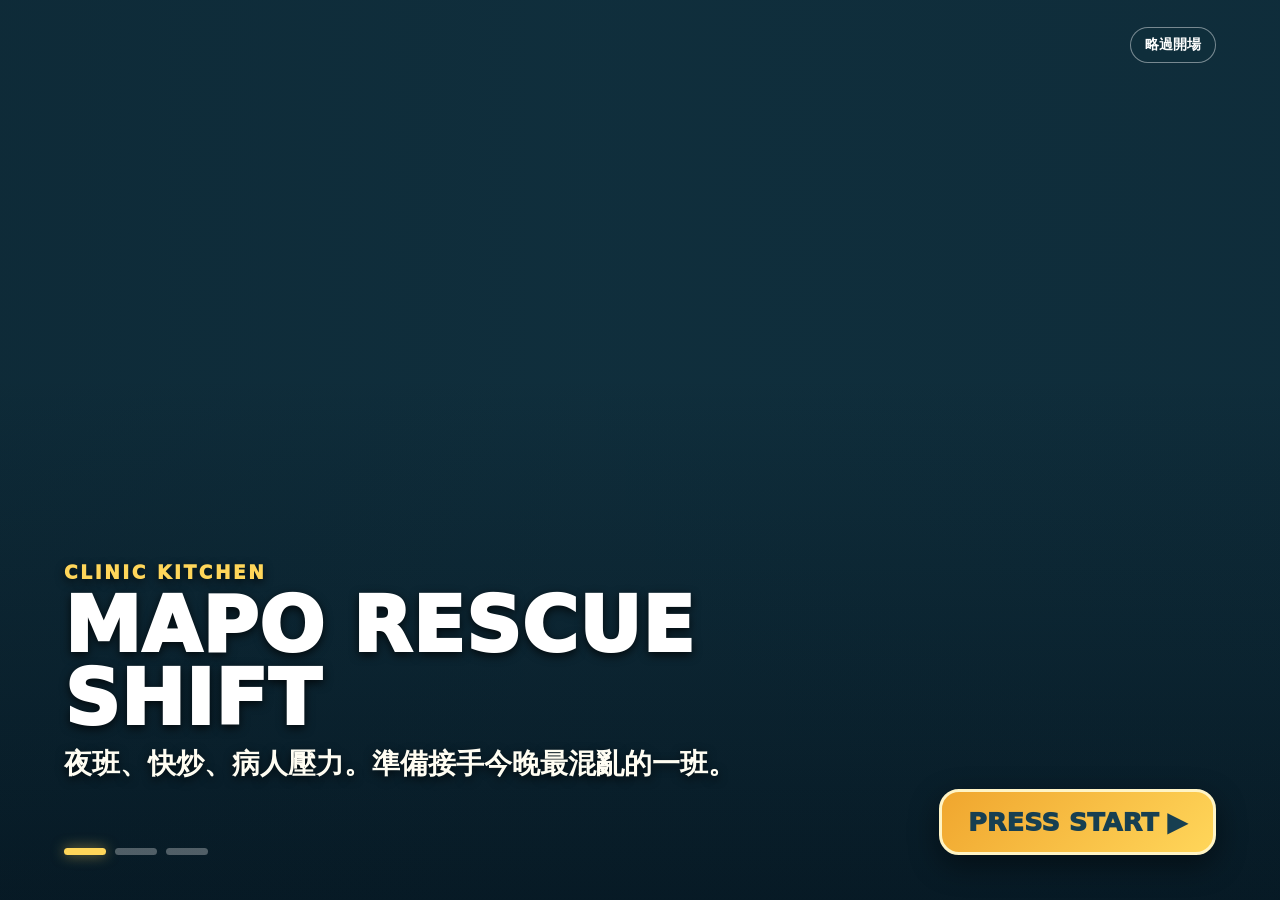
==== index.html @ 9515ecf9 "feat(r11): add consult difficulty modes and narrative audit" ====
<!doctype html>
<html lang="zh-Hant">
<head>
<meta charset="utf-8">
<meta name="viewport" content="width=device-width,initial-scale=1,viewport-fit=cover">
<meta name="theme-color" content="#123f5a">
<title>Clinic Kitchen R11 · Interactive Kitchen</title>
<link rel="stylesheet" href="r11.css?v=r11-m4-difficulty-1">
</head>
<body>
<div id="app">
  <header class="topbar">
    <div class="brand">
      <span class="brand-mark" aria-hidden="true">✚</span>
      <div><strong>CLINIC KITCHEN</strong><small>MAPO RESCUE SHIFT</small></div>
    </div>
    <div class="hud-cluster">
      <button id="introReplayBtn" class="intro-replay-toggle" type="button" title="重看開場">↻ 重看開場</button>
      <button id="soundToggle" class="sound-toggle" type="button" aria-pressed="true" title="切換背景音樂">♪ 緊張音樂 ON</button>
      <div id="shiftHud" class="shift-hud"><span>SHIFT</span><strong>0 CLEAR · STREAK 0</strong></div>
      <div id="doctorHud" class="doctor-hud" aria-live="polite"><span>DOCTOR</span><strong>尚未選擇</strong></div>
      <div id="pressureHud" class="pressure-hud" aria-label="病人等待煩躁度">
        <div class="pressure-copy"><span>病人煩躁度</span><strong id="irritationText">等待選醫師</strong></div>
        <div class="pressure-track"><i id="irritationFill"></i></div>
      </div>
      <div class="now-serving"><span>NOW SERVING</span><strong id="ticketNumber">001</strong></div>
    </div>
  </header>

  <aside id="patientRail" aria-label="病人資訊">
    <button id="patientRailToggle" class="patient-rail-toggle" type="button" aria-expanded="false">病人資料 ▾</button>
    <section class="patient-card rail-detail">
      <img id="patientPortrait" class="patient-portrait" src="" alt="">
      <div class="patient-copy">
        <small id="patientRole">CURRENT PATIENT</small>
        <h2 id="patientName">病人</h2>
        <span id="patientMood" class="mood-pill">🙂 等待中</span>
      </div>
    </section>

    <section class="complaint-card rail-detail">
      <small>PATIENT SAYS</small>
      <p id="patientComplaint"></p>
    </section>

    <details class="ftnd-card rail-detail">
      <summary><span>FTND BASELINE</span><strong><b id="ftndScore">-</b>/10 · <i id="ftndSeverity"></i></strong></summary>
      <div id="ftndItems" class="ftnd-items"></div>
      <small>唯讀基線；本作的等待速度只是遊戲機制，不代表臨床因果。</small>
    </details>

    <section class="symptom-card rail-detail">
      <div class="rail-head"><strong>WITHDRAWAL PROFILE</strong><small>0–4</small></div>
      <div id="symptomList" class="symptom-list"></div>
    </section>

    <details class="rx-card-panel rail-detail" open>
      <summary class="rail-head"><strong>CLINICAL PRESCRIPTION</strong><small>Easy mode 提示</small></summary>
      <div id="prescriptionGrid" class="prescription-grid"></div>
    </details>
  </aside>

  <main id="gameMain">
    <section id="worldStrip" class="world-strip" aria-label="Q版醫師自動跑圖">
      <canvas id="worldCanvas"></canvas>
      <div class="station-labels" aria-hidden="true">
        <span><b>01 CONSULT</b><small>問診</small></span>
        <span><b>02 PREP</b><small>備料</small></span>
        <span><b>03 WOK</b><small>手動炒鍋</small></span>
        <span><b>04 SERVE</b><small>配餐送餐</small></span>
      </div>
      <div id="worldMessage" class="world-message">先選擇值班醫師</div>
    </section>

    <section id="stagePanel" class="stage-panel" aria-live="polite"></section>
  </main>

  <footer id="statusBar">R11 M3 loading…</footer>
</div>

<div id="introOverlay" class="intro-overlay" aria-live="polite">
  <div class="intro-stage" role="dialog" aria-modal="true" aria-labelledby="introTitle">
    <img id="introArt" class="intro-art" src="assets/r11/intro/title.webp" alt="Clinic Kitchen 遊戲封面">
    <div class="intro-vignette" aria-hidden="true"></div>
    <div class="intro-copy">
      <small id="introKicker">CLINIC KITCHEN</small>
      <h1 id="introTitle">MAPO RESCUE SHIFT</h1>
      <p id="introBody">夜班開始前，準備接手今天最混亂的一班。</p>
    </div>
    <div id="introProgress" class="intro-progress" aria-label="開場進度"><i></i><i></i><i></i></div>
    <button id="introNextBtn" class="intro-next" type="button">PRESS START ▶</button>
    <button id="introSkipBtn" class="intro-skip" type="button">略過開場</button>
  </div>
</div>

<div id="eventOverlay" class="event-overlay" hidden aria-live="assertive">
  <div class="event-card" role="dialog" aria-modal="true" aria-labelledby="eventTitle">
    <img id="eventArt" class="event-art" src="" alt="">
    <div class="event-native-copy">
      <small id="eventKicker">PATIENT ALERT</small>
      <strong id="eventTitle">病人在催單！</strong>
      <span id="eventBody">動作快一點！</span>
    </div>
    <button id="eventDismissBtn" class="event-dismiss" type="button">繼續救餐 →</button>
  </div>
</div>

<script src="src/clinic-rules.js?v=r11-m4-difficulty-1"></script>
<script src="src/r11-world.js?v=r11-m4-difficulty-1"></script>
<script src="src/r11-game.js?v=r11-m4-difficulty-1"></script>
</body>
</html>
---- r11.css ----
:root{
  --navy:#123f5a;--navy2:#1d5872;--teal:#4d9d96;--teal2:#7bc2ba;--sky:#dff1f5;
  --cream:#fff8e7;--paper:#fffdf8;--ink:#183746;--muted:#63777d;--yellow:#ffd65a;--orange:#f08a45;
  --danger:#c84d38;--green:#4a8a69;--line:#c8d9d5;--shadow:0 12px 28px #163f4d18;
}
*{box-sizing:border-box}
html,body{margin:0;min-height:100%;background:#dcebe8;color:var(--ink);font-family:Inter,ui-sans-serif,system-ui,-apple-system,"Segoe UI",sans-serif}
body{overflow:hidden}
button{font:inherit}
button:focus-visible{outline:3px solid var(--yellow);outline-offset:3px}
img{display:block;max-width:100%}
#app{height:100dvh;display:grid;grid-template-columns:320px minmax(0,1fr);grid-template-rows:64px minmax(0,1fr) 30px;background:linear-gradient(135deg,#dcebe8,#f8f4e8)}
.topbar{grid-column:1/-1;display:flex;align-items:center;justify-content:space-between;padding:0 18px;background:linear-gradient(120deg,var(--navy),var(--navy2));color:#fff;border-bottom:4px solid var(--yellow);gap:14px}
.brand{display:flex;align-items:center;gap:10px}.brand-mark{width:36px;height:36px;border-radius:12px;display:grid;place-items:center;background:#ffd65a;color:#123f5a;font-size:20px;font-weight:1000;box-shadow:0 5px 14px #082c4033}.brand strong{display:block;font-size:19px;letter-spacing:.04em}.brand small{display:block;margin-top:1px;font-size:10px;color:#cfe5e4;letter-spacing:.12em;font-weight:800}
.hud-cluster{display:flex;align-items:center;gap:8px;min-width:0}.shift-hud,.doctor-hud,.now-serving{border:1px solid #ffffff35;background:#ffffff12;border-radius:14px;padding:7px 10px;min-width:112px}.shift-hud{border:1px solid #ffffff35;background:#ffffff12;border-radius:14px;padding:7px 10px;min-width:132px}.shift-hud span,.doctor-hud span,.now-serving span{display:block;font-size:9px;color:#d1e6e5;font-weight:800;letter-spacing:.08em}.shift-hud strong,.doctor-hud strong,.now-serving strong{display:block;margin-top:1px;font-size:16px;color:#fff8e7}.shift-hud[data-streak="hot"]{box-shadow:0 0 0 2px #ffd65a55;background:#ffffff1e}.now-serving{min-width:78px;text-align:center}.now-serving strong{font-size:22px}
.pressure-hud{width:210px;border:1px solid #ffffff35;border-radius:14px;padding:7px 10px;background:#ffffff12}.pressure-copy{display:flex;justify-content:space-between;gap:8px;align-items:center}.pressure-copy span{font-size:9px;font-weight:800;color:#d1e6e5}.pressure-copy strong{font-size:11px;color:white;white-space:nowrap}.pressure-track{height:8px;margin-top:5px;border-radius:99px;background:#0a2e4280;overflow:hidden}.pressure-track i{display:block;height:100%;width:0;background:linear-gradient(90deg,#72c7ae,#ffd65a);transition:width .2s}.pressure-hud[data-level="warn"] .pressure-track i{background:linear-gradient(90deg,#ffd65a,#f08a45)}.pressure-hud[data-level="danger"] .pressure-track i{background:linear-gradient(90deg,#f08a45,#c84d38);animation:pulsebar .6s ease-in-out infinite alternate}@keyframes pulsebar{to{filter:brightness(1.2)}}
#patientRail{grid-column:1;grid-row:2;min-height:0;overflow:auto;padding:12px;background:#f5efe2;border-right:1px solid #bfd0ca;display:flex;flex-direction:column;gap:9px}.patient-rail-toggle{display:none;border:0;background:var(--navy);color:white;border-radius:12px;min-height:48px;padding:8px 12px;font-weight:800;text-align:left}
.patient-card,.complaint-card,.ftnd-card,.symptom-card,.rx-card-panel{background:var(--paper);border:1px solid #d9d6c8;border-radius:15px;box-shadow:0 4px 12px #1837460d}.patient-card{display:grid;grid-template-columns:132px 1fr;align-items:end;overflow:hidden;min-height:148px}.patient-portrait{width:132px;height:148px;object-fit:contain;object-position:center bottom;padding:6px 4px 0;background:radial-gradient(circle at 50% 70%,#fff6cf,#e0efea 62%,#d5e7e1);filter:drop-shadow(0 5px 5px #18374620)}.patient-copy{padding:11px 10px 12px;align-self:center}.patient-copy small{font-size:9px;letter-spacing:.1em;color:#73858a;font-weight:900}.patient-copy h2{margin:4px 0 7px;font-size:20px}.mood-pill{display:inline-flex;padding:5px 8px;border-radius:99px;background:#edf5df;color:#48684d;font-size:11px;font-weight:800}
.complaint-card{padding:11px 12px}.complaint-card small{font-size:9px;letter-spacing:.08em;font-weight:900;color:#718186}.complaint-card p{margin:6px 0 0;font-size:12px;line-height:1.55;color:#395762}.ftnd-card{padding:0 11px 9px}.ftnd-card summary{cursor:pointer;list-style:none;display:flex;align-items:center;justify-content:space-between;gap:8px;padding:10px 0 7px}.ftnd-card summary::-webkit-details-marker{display:none}.ftnd-card summary span{font-size:10px;font-weight:900;letter-spacing:.07em}.ftnd-card summary strong{font-size:10px;color:#73552b}.ftnd-card summary b{font-size:19px}.ftnd-card summary i{font-style:normal}.ftnd-card>small{display:block;font-size:9px;line-height:1.45;color:#768482}.ftnd-items{display:grid;grid-template-columns:repeat(6,1fr);gap:4px}.ftnd-items span{display:grid;place-items:center;gap:1px;padding:4px 1px;background:#f8ecd0;border-radius:7px;font-size:8px}.ftnd-items b{font-size:11px}.rail-head{display:flex;align-items:center;justify-content:space-between;padding:9px 10px 6px}.rail-head strong{font-size:10px;letter-spacing:.06em}.rail-head small{font-size:9px;color:#748481}.symptom-card{padding-bottom:9px}.symptom-list{display:grid;gap:6px;padding:0 10px}.symptom-row{display:grid;grid-template-columns:92px 1fr 24px;gap:7px;align-items:center}.symptom-label b{display:block;font-size:9px}.symptom-label span{display:block;font-size:8px;color:#6f8082}.symptom-bar{height:7px;border-radius:99px;background:#e6e6de;overflow:hidden}.symptom-bar i{display:block;height:100%;background:linear-gradient(90deg,var(--teal2),var(--orange))}.symptom-row>strong{text-align:right;font-size:9px}.rx-card-panel{padding:0 8px 8px}.rx-card-panel>summary{cursor:pointer;list-style:none}.rx-card-panel>summary::-webkit-details-marker{display:none}.prescription-grid{display:grid;grid-template-columns:1fr 1fr;gap:5px}.rx-chip{display:grid;grid-template-columns:32px 1fr;align-items:center;gap:6px;padding:5px;border:1px solid #ded7c1;border-radius:9px;background:#fff7df}.rx-chip img{width:32px;height:32px;object-fit:contain}.rx-chip small{display:block;font-size:7.5px;color:#718186}.rx-chip strong{display:block;font-size:9.5px;line-height:1.25}
#gameMain{grid-column:2;grid-row:2;min-width:0;min-height:0;padding:12px 14px 14px;display:grid;grid-template-rows:200px minmax(0,1fr);gap:12px}.world-strip{position:relative;overflow:hidden;border:1px solid #b9cec6;border-radius:18px;background:#e8f3ef;box-shadow:var(--shadow)}#worldCanvas{position:absolute;inset:0;width:100%;height:100%}.station-labels{position:absolute;left:0;right:0;bottom:8px;display:grid;grid-template-columns:repeat(4,1fr);pointer-events:none}.station-labels span{text-align:center;color:#315d69}.station-labels b{display:block;font-size:10px}.station-labels small{display:block;margin-top:1px;font-size:8px}.world-message{position:absolute;left:12px;top:11px;padding:6px 10px;border-radius:99px;background:#123f5ae8;color:#fff8e7;font-size:10px;font-weight:800;box-shadow:0 4px 12px #123f5a22}.stage-panel{min-height:0}.stage-shell{height:100%;min-height:0;overflow:auto;background:linear-gradient(180deg,#fffdf8,#fff9e9);border:1px solid #c8d5ce;border-radius:18px;box-shadow:var(--shadow);padding:16px;display:flex;flex-direction:column;gap:13px}.stage-head{border-bottom:1px dashed #c8d5ce;padding-bottom:10px}.stage-head small{display:block;font-size:10px;letter-spacing:.1em;font-weight:900;color:#5f7b7d}.stage-head h1{margin:3px 0 3px;font-size:24px;line-height:1.15;color:#174b5e}.stage-head p{margin:0;font-size:13px;line-height:1.5;color:#607579}.stage-actions{display:flex;justify-content:flex-end;gap:9px;flex-wrap:wrap;margin-top:auto;padding-top:5px}.primary-action,.secondary-action{min-height:50px;padding:11px 18px;border:0;border-radius:13px;font-weight:900;cursor:pointer}.primary-action{min-width:240px;background:linear-gradient(135deg,#2e7976,#3c9990);color:white;box-shadow:0 6px 14px #2e79762b}.primary-action:hover:not(:disabled){filter:brightness(1.05);transform:translateY(-1px)}.primary-action:disabled{opacity:.46;cursor:not-allowed;filter:grayscale(.2)}.secondary-action{background:#eaf2ef;color:#2a5965;border:1px solid #bfd1cb}
.doctor-grid{display:grid;grid-template-columns:repeat(3,minmax(0,1fr));gap:12px;align-items:stretch}.doctor-card{position:relative;min-height:260px;border:2px solid #c8d8d1;border-radius:18px;background:linear-gradient(160deg,#ffffff,#eef8f3);padding:14px;text-align:left;cursor:pointer;overflow:hidden;display:grid;grid-template-columns:110px 1fr;gap:12px;align-items:center;transition:.15s transform,.15s border-color,.15s box-shadow}.doctor-card:hover{transform:translateY(-3px);border-color:#5fa69f;box-shadow:0 10px 22px #1837461e}.doctor-art{display:block;width:110px;height:170px;object-fit:contain;object-position:center bottom;justify-self:center;filter:drop-shadow(0 8px 5px #1837462d)}.doctor-copy{display:flex;flex-direction:column;gap:5px}.doctor-copy small{font-size:10px;color:#6a8384;font-weight:900}.doctor-copy strong{font-size:21px;color:#123f5a}.doctor-copy b{font-size:13px;color:#9b6330}.doctor-copy em{font-style:normal;font-size:11px;line-height:1.5;color:#61777b}.choose-badge{position:absolute;right:12px;bottom:12px;padding:6px 10px;border-radius:99px;background:var(--yellow);font-size:10px;font-weight:900;color:#594315}.game-note{display:flex;gap:10px;align-items:flex-start;padding:11px 13px;border-radius:13px;background:#e5f4f0;border:1px solid #bbdcd5}.game-note strong{font-size:12px;white-space:nowrap}.game-note span{font-size:11px;line-height:1.5;color:#536f73}
.consult-layout{display:grid;grid-template-columns:minmax(0,1.2fr) minmax(300px,.8fr);gap:12px}.consult-box{border:1px solid #d8d7c8;border-radius:15px;background:white;padding:16px;box-shadow:0 4px 10px #1837460b}.consult-box small{font-size:9px;font-weight:900;letter-spacing:.09em;color:#718488}.quote-box blockquote{margin:8px 0 7px;font-size:18px;line-height:1.6;color:#234e5e;font-weight:750}.quote-box p,.target-box p{margin:6px 0 0;font-size:12px;line-height:1.55;color:#5f7378}.target-box strong{display:block;margin-top:7px;font-size:19px;color:#805526}.doctor-ability-inline{margin-top:11px;padding:8px 10px;border-radius:10px;background:#eef6de;color:#516832;font-size:11px;font-weight:800}
.prep-banner{display:flex;justify-content:space-between;gap:8px;align-items:center;padding:9px 12px;border-radius:13px;background:#fff0cf;border:1px solid #ead39d}.prep-banner strong{font-size:12px;color:#805526}.prep-banner span{font-size:11px;color:#695c47}.prep-layout{display:grid;grid-template-columns:minmax(0,1.4fr) minmax(300px,.6fr);gap:12px;min-height:0;flex:1}.pantry{display:grid;grid-template-columns:repeat(4,minmax(112px,1fr));gap:9px;align-content:start}.ingredient-card{border:2px solid #d0d9d3;border-radius:15px;background:white;padding:8px;cursor:pointer;display:grid;grid-template-rows:72px auto auto;gap:6px;transition:.12s transform,.12s border-color,.12s background}.ingredient-card:hover{transform:translateY(-1px);border-color:#83b4ad}.ingredient-card.is-active{border-color:#e2a842;background:#fff9e7}.ingredient-card.is-decided{box-shadow:inset 0 0 0 2px #b8d9c8}.ingredient-card>img{width:100%;height:72px;object-fit:contain;filter:drop-shadow(0 3px 3px #573f2230)}.ingredient-copy small{display:block;font-size:8px;color:#698186;font-weight:900}.ingredient-copy strong{display:block;font-size:12px;color:#244f5e}.ingredient-copy span{display:block;margin-top:2px;font-size:9px;color:#866135}.portion-row{display:grid;grid-template-columns:repeat(3,1fr);gap:4px}.portion-btn{min-height:36px;border:1px solid #b9ccc5;border-radius:9px;background:#eef5f2;color:#254f5d;font-size:10px;font-weight:900;cursor:pointer}.portion-btn[aria-pressed="true"]{background:#2d817b;color:white;border-color:#2d817b;box-shadow:0 0 0 2px #bce0d8}.prep-station{border:1px solid #c6d4cd;border-radius:16px;background:linear-gradient(145deg,#dce8e2,#f5f3e6);min-height:330px;overflow:hidden;display:grid;grid-template-rows:minmax(190px,1fr) auto}.prep-visual{position:relative;min-height:210px}.board-img{position:absolute;left:50%;top:52%;transform:translate(-50%,-50%);width:min(90%,390px);filter:drop-shadow(0 8px 6px #30423826)}.board-food-preview{position:absolute;left:50%;top:45%;transform:translate(-50%,-50%);width:135px;height:105px;object-fit:contain;filter:drop-shadow(0 3px 2px #443b2e36)}.knife-img{position:absolute;left:58%;top:24%;width:108px;transform:rotate(15deg);filter:drop-shadow(0 3px 3px #263c4130)}.prep-station-copy{padding:12px;background:#fffdf4e8;border-top:1px solid #d9cfb7}.prep-station-copy small{font-size:9px;color:#6a7e80;font-weight:900}.prep-station-copy>strong{display:block;margin-top:2px;font-size:17px}.prep-station-copy>span{display:block;margin-top:2px;font-size:11px;color:#687a78}.prep-tray{display:flex;flex-wrap:wrap;gap:5px;margin-top:9px}.prep-tray em{font-style:normal;font-size:10px;color:#798782}.tray-chip{display:flex;align-items:center;gap:4px;padding:4px 7px;border-radius:99px;background:#e5f0e8;font-size:9px;font-weight:700}.tray-chip.is-zero{background:#eee;color:#777}.tray-chip img{width:20px;height:20px;object-fit:contain}
.checkpoint-hero{display:grid;grid-template-columns:110px 1fr;align-items:center;gap:16px;padding:16px;border-radius:16px;background:linear-gradient(130deg,#e3f4eb,#fff2c8);border:1px solid #c9dcc8}.score-ring{width:96px;height:96px;border-radius:50%;background:white;border:9px solid #58a178;display:grid;place-items:center;align-content:center;box-shadow:0 7px 16px #18374618}.score-ring strong{font-size:28px;color:#285d44}.score-ring span{font-size:9px;font-weight:900;color:#6d7f76}.checkpoint-hero small{font-size:9px;font-weight:900;color:#6a7d7b}.checkpoint-hero h2{margin:2px 0 4px;font-size:20px;color:#174b5e}.checkpoint-hero p{margin:0;font-size:12px;color:#5c7274}.prep-result-grid{display:grid;grid-template-columns:repeat(2,1fr);gap:7px}.prep-result{display:grid;grid-template-columns:1fr auto 28px;gap:7px;align-items:center;padding:9px 11px;border-radius:11px;border:1px solid #d4ddd7;background:white}.prep-result strong{font-size:11px}.prep-result span{font-size:10px;color:#65777a}.prep-result b{text-align:right}.prep-result.is-ok b{color:#43805e}.prep-result.is-wrong{background:#fff0ea;border-color:#efc0b4}.prep-result.is-wrong b{color:#bd4d38}
#statusBar{grid-column:1/-1;grid-row:3;display:flex;align-items:center;justify-content:center;background:#123f5a;color:#d6e9e7;font-size:10px;letter-spacing:.06em}
@media(max-width:1100px){#app{grid-template-columns:280px minmax(0,1fr)}.hud-cluster{gap:6px}.pressure-hud{width:170px}.doctor-grid{grid-template-columns:1fr}.doctor-card{min-height:170px}.pantry{grid-template-columns:repeat(3,1fr)}.consult-layout,.prep-layout{grid-template-columns:1fr}.prep-station{min-height:280px}}
@media(max-width:720px){
  body{overflow:auto}#app{min-height:100dvh;height:auto;display:block;padding-bottom:24px}.topbar{position:sticky;top:0;z-index:20;min-height:68px;padding:7px 10px;align-items:center}.brand strong{font-size:16px}.brand small{font-size:8px;letter-spacing:.04em}.doctor-hud{display:none}.now-serving{min-width:62px;padding:5px 7px}.now-serving span{font-size:7px}.now-serving strong{font-size:18px}.pressure-hud{width:132px;padding:5px 7px}.pressure-copy span{font-size:7px}.pressure-copy strong{font-size:9px}.pressure-track{height:7px}
  #patientRail{position:relative;display:block;padding:8px;border:0;background:#f6f1e6;overflow:visible}.patient-rail-toggle{display:block;width:100%}#patientRail .patient-card{margin-top:7px}.patient-card{grid-template-columns:88px 1fr;min-height:96px}.patient-portrait{width:88px;height:96px}.patient-copy h2{font-size:18px}.mood-pill{font-size:10px}.complaint-card p{font-size:14px}.rail-detail{margin-top:7px}#patientRail.is-compact .rail-detail{display:none}
  #gameMain{display:block;padding:0 8px 10px}.world-strip{height:150px;border-radius:15px;margin-bottom:8px}.station-labels b{font-size:8px}.station-labels small{font-size:7px}.world-message{font-size:9px;left:8px;top:8px}.stage-shell{min-height:520px;height:auto;border-radius:15px;padding:12px;gap:11px}.stage-head h1{font-size:23px}.stage-head p{font-size:14px;line-height:1.5}.stage-head small{font-size:9px}.stage-actions{position:sticky;bottom:0;background:linear-gradient(#fff9e900,#fff9e9 24%);padding-top:18px}.primary-action,.secondary-action{width:100%;min-width:0;min-height:56px;font-size:16px}.doctor-grid{grid-template-columns:1fr;gap:9px}.doctor-card{min-height:158px;grid-template-columns:94px 1fr;padding:11px}.doctor-art{width:92px;height:138px}.doctor-copy strong{font-size:19px}.doctor-copy b{font-size:14px}.doctor-copy em{font-size:12px}.game-note{display:block}.game-note strong{display:block;margin-bottom:4px}.game-note span{font-size:13px}.consult-layout{grid-template-columns:1fr}.consult-box{padding:13px}.quote-box blockquote{font-size:18px}.quote-box p,.target-box p{font-size:14px}.target-box strong{font-size:18px}.doctor-ability-inline{font-size:13px}.prep-banner{position:sticky;top:68px;z-index:5}.prep-banner strong{font-size:13px}.prep-banner span{font-size:12px}.prep-layout{display:block}.pantry{grid-template-columns:repeat(2,minmax(0,1fr));gap:8px}.ingredient-card{grid-template-rows:64px auto auto}.ingredient-card>img{height:64px}.ingredient-copy strong{font-size:14px}.ingredient-copy span{font-size:11px}.ingredient-copy small{font-size:9px}.portion-btn{min-height:44px;font-size:13px}.prep-station{margin-top:10px;min-height:300px}.prep-station-copy>strong{font-size:18px}.prep-station-copy>span{font-size:13px}.tray-chip{font-size:11px}.checkpoint-hero{grid-template-columns:88px 1fr;padding:12px}.score-ring{width:80px;height:80px;border-width:7px}.score-ring strong{font-size:24px}.checkpoint-hero h2{font-size:18px}.checkpoint-hero p{font-size:13px}.prep-result-grid{grid-template-columns:1fr}.prep-result strong{font-size:13px}.prep-result span{font-size:12px}#statusBar{position:fixed;left:0;right:0;bottom:0;z-index:30;min-height:24px}
}
@media(max-width:380px){.brand small{display:none}.pressure-hud{width:122px}.pantry{grid-template-columns:1fr 1fr}.ingredient-card{padding:6px}.doctor-card{grid-template-columns:78px 1fr}.doctor-sprite{width:72px;height:96px;background-size:auto 288px;background-position:0 -192px}}

/* R11 M2 manual wok */
.wok-layout-r11{display:grid;grid-template-columns:minmax(430px,1.25fr) minmax(300px,.75fr);gap:13px;min-height:0;flex:1}.wok-visual-r11{position:relative;min-height:360px;overflow:hidden;border:1px solid #c3d2ca;border-radius:16px;background:radial-gradient(ellipse at 50% 70%,#fff2d8 0,#ddeae4 58%,#c1d7ce 100%)}.wok-stove{position:absolute;left:50%;bottom:18px;transform:translateX(-50%);width:min(72%,430px);opacity:.9}.wok-pan{position:absolute;left:50%;top:50%;transform:translate(-50%,-50%);width:min(74%,480px);filter:drop-shadow(0 9px 6px #20374630)}.wok-food-layer{position:absolute;left:50%;top:48%;width:330px;height:170px;transform:translate(-50%,-50%);pointer-events:none}.wok-food{position:absolute;left:50%;top:50%;width:110px;height:80px;object-fit:contain;filter:drop-shadow(0 2px 2px #432d2030);transform:translate(-50%,-50%)}.wok-food-0{margin-left:-55px;margin-top:-22px}.wok-food-1{margin-left:45px;margin-top:25px}.wok-food-2{margin-left:-5px;margin-top:42px}.wok-food-3{margin-left:58px;margin-top:-30px}.spatula-img{position:absolute;left:59%;top:18%;width:96px;transform:rotate(28deg);transform-origin:50% 90%;filter:drop-shadow(0 3px 3px #20374640)}.flame-r11{position:absolute;left:50%;bottom:58px;transform:translateX(-50%);display:flex;gap:7px;opacity:0;transition:.15s opacity,.15s transform}.flame-r11 i{display:block;width:15px;height:32px;border-radius:50% 50% 45% 45%;background:linear-gradient(#fff5a8,#ff9a3d 56%,#4ca8ff);animation:flame2 .45s ease-in-out infinite alternate}.flame-r11 i:nth-child(2){animation-delay:.12s}.flame-r11 i:nth-child(3){animation-delay:.23s}.wok-visual-r11.heat-low .flame-r11{opacity:.55;transform:translateX(-50%) scale(.75)}.wok-visual-r11.heat-medium .flame-r11{opacity:.85}.wok-visual-r11.heat-high .flame-r11{opacity:1;transform:translateX(-50%) scale(1.18)}@keyframes flame2{to{transform:scaleY(.72) translateY(5px)}}.wok-visual-r11.is-stirring .wok-food-layer{animation:toss2 .34s ease}.wok-visual-r11.is-stirring .spatula-img{animation:spatula2 .34s ease}@keyframes toss2{50%{transform:translate(-54%,-62%) rotate(-5deg)}}@keyframes spatula2{50%{transform:translate(-32px,18px) rotate(55deg)}}.steam{position:absolute;left:43%;top:12%;width:20px;height:76px;border-radius:50%;border-left:4px solid #ffffffaa;opacity:0}.steam.s2{left:54%;height:62px}.wok-visual-r11.is-simmering .steam{opacity:1;animation:steam2 1s ease-in-out infinite}@keyframes steam2{0%{transform:translateY(18px) scale(.8);opacity:0}45%{opacity:.85}100%{transform:translateY(-22px) scale(1.15);opacity:0}}.wok-controls-r11{display:flex;flex-direction:column;justify-content:center;gap:10px}.wok-status-row{display:grid;grid-template-columns:repeat(3,1fr);gap:7px}.wok-status-row span{padding:9px 8px;border-radius:11px;background:white;border:1px solid #d5ded8;font-size:10px;color:#607477}.wok-status-row b{display:block;margin-top:2px;font-size:14px;color:#1e5261}.heat-buttons{display:grid;grid-template-columns:repeat(4,1fr);gap:6px}.heat-btn{min-height:46px;border:1px solid #b7ccc4;border-radius:11px;background:#eef5f2;color:#214f5c;font-weight:900;cursor:pointer}.heat-btn[aria-pressed="true"]{background:#2d817b;color:white;border-color:#2d817b;box-shadow:0 0 0 2px #bce0d8}.wok-action{min-height:54px;border:0;border-radius:13px;background:linear-gradient(135deg,#327d75,#439d8c);color:#fff;font-size:15px;font-weight:900;cursor:pointer}.wok-action:disabled{opacity:.42;cursor:not-allowed}.danger-action{background:linear-gradient(135deg,#e78343,#c84d38)}.simmer-meter{padding:12px;border-radius:14px;background:white;border:1px solid #d5ded8}.simmer-meter small{display:block;font-size:9px;font-weight:900;color:#6b7e7f}.simmer-meter strong{display:inline-block;margin-top:2px;font-size:26px;color:#174b5e}.simmer-meter>b{float:right;margin-top:7px;padding:5px 8px;border-radius:99px;background:#eef1ec;font-size:11px}.simmer-meter>b[data-band="perfect"]{background:#dff2d9;color:#356a42}.simmer-meter>b[data-band="good"]{background:#fff0bd;color:#765b1d}.simmer-meter>b[data-band="dry"]{background:#ffe0c5;color:#8a572c}.simmer-meter>b[data-band="burnt"],.simmer-meter>b[data-band="raw"]{background:#ffd9d2;color:#9d4436}.simmer-track{position:relative;display:grid;grid-template-columns:3fr 1.5fr 1fr 1.5fr 1fr;height:13px;margin-top:10px;border-radius:99px;overflow:hidden;background:#eee}.simmer-track .z.raw{background:#ebc0b8}.simmer-track .z.good{background:#f4db8a}.simmer-track .z.perfect{background:#84c989}.simmer-track .z.dry{background:#efb26e}.simmer-track .z.burnt{background:#d8745f}.simmer-track .needle{position:absolute;top:-4px;width:3px;height:21px;background:#143e51;box-shadow:0 0 0 1px white;transform:translateX(-1px)}.simmer-meter em{display:block;margin-top:7px;font-style:normal;font-size:10px;color:#68797a}.failure-scene{position:relative;min-height:340px;border-radius:17px;overflow:hidden;background:radial-gradient(circle at 50% 50%,#fff1bf,#f5c48c 58%,#df8d69);border:1px solid #e2a77f}.failure-table{position:absolute;left:6%;bottom:0;width:58%;max-height:94%;object-fit:contain}.failure-doctor{position:absolute;right:7%;bottom:5%;width:30%;max-height:82%;object-fit:contain;filter:drop-shadow(0 9px 6px #64352430)}.comic-stars{position:absolute;right:22%;top:10%;font-size:35px;color:#fff25e;text-shadow:2px 2px #9e4e38;transform:rotate(-8deg)}.failure-copy{position:absolute;right:4%;top:49%;width:34%;padding:12px;border-radius:14px;background:#fff9e8e8;border:2px solid #b95944}.failure-copy strong{display:block;font-size:20px;color:#a44331}.failure-copy span{display:block;margin-top:4px;font-size:12px;line-height:1.45;color:#6c4c43}
@media(max-width:1100px){.wok-layout-r11{grid-template-columns:1fr}.wok-visual-r11{min-height:300px}.wok-controls-r11{display:grid;grid-template-columns:1fr 1fr}.wok-status-row,.simmer-meter{grid-column:1/-1}.failure-scene{min-height:300px}}
@media(max-width:720px){.wok-layout-r11{display:block}.wok-visual-r11{min-height:285px}.wok-controls-r11{display:flex;margin-top:10px}.wok-status-row span{font-size:11px}.wok-status-row b{font-size:15px}.heat-btn{min-height:50px;font-size:13px}.wok-action{min-height:58px;font-size:17px}.simmer-meter strong{font-size:30px}.simmer-meter em{font-size:12px}.failure-scene{min-height:390px}.failure-table{left:-6%;width:76%}.failure-doctor{right:0;width:42%}.failure-copy{left:8%;right:auto;top:8%;width:84%}.failure-copy strong{font-size:22px}.failure-copy span{font-size:14px}}
/* R11 M3 · SERVE / DELIVERY / RESULT */
.serve-layout-r11{display:grid;grid-template-columns:minmax(360px,1.05fr) minmax(300px,.95fr);gap:14px;min-height:0;flex:1}
.serve-preview-r11{border:1px solid #c7d7d0;border-radius:18px;background:linear-gradient(145deg,#e4efea,#fff7df);overflow:hidden;display:grid;grid-template-rows:minmax(280px,1fr) auto}
.serve-counter{position:relative;min-height:300px;background:radial-gradient(circle at 50% 58%,#fffdf4,#dfe9e3 65%,#c7d7d0);overflow:hidden}
.plated-mapo{position:absolute;left:50%;top:46%;width:min(52%,270px);transform:translate(-50%,-50%);filter:drop-shadow(0 9px 6px #1737462b)}
.tray-rice{position:absolute;left:12%;bottom:14%;width:118px;filter:drop-shadow(0 6px 4px #17374624)}.tray-soup{position:absolute;right:9%;bottom:13%;width:126px;filter:drop-shadow(0 6px 4px #17374624)}.tray-soup.no-soup{opacity:.74}
.serve-placeholder{position:absolute;bottom:16%;display:grid;place-items:center;width:122px;height:74px;border:2px dashed #9eb7ae;border-radius:14px;color:#71837f;font-size:11px;font-weight:900;background:#ffffff72}.rice-placeholder{left:10%}.soup-placeholder{right:9%}
.serve-preview-copy{padding:12px 14px;background:#fffdf5;border-top:1px solid #d8d6c8}.serve-preview-copy small{font-size:9px;font-weight:900;color:#6d8180}.serve-preview-copy strong{display:block;margin-top:2px;font-size:17px;color:#174b5e}.serve-preview-copy span{display:block;margin-top:3px;font-size:11px;color:#806239}
.serve-controls-r11{display:grid;gap:12px;align-content:center}.service-choice-group{border:1px solid #d6d8c9;border-radius:16px;background:white;padding:15px}.service-choice-group small{display:block;font-size:9px;font-weight:900;color:#6c8283}.service-choice-group strong{display:block;margin-top:2px;font-size:20px;color:#174b5e}.service-choice-group>span{display:block;margin-top:3px;font-size:11px;color:#806239}.service-buttons{display:grid;grid-template-columns:repeat(2,1fr);gap:8px;margin-top:12px}.service-choice-btn{min-height:54px;border:2px solid #c4d5ce;border-radius:13px;background:#eef6f2;color:#234f5c;font-weight:900;cursor:pointer}.service-choice-btn[aria-pressed="true"]{border-color:#2d817b;background:#2d817b;color:white;box-shadow:0 0 0 3px #bde3da}
.delivery-scene{flex:1;min-height:330px;border:1px solid #c7d8d0;border-radius:18px;background:linear-gradient(135deg,#e1f2ec,#fff1c8);display:flex;align-items:center;justify-content:center;gap:28px;padding:24px}.delivery-scene img{width:min(46%,330px);filter:drop-shadow(0 12px 7px #1737462c);animation:deliveryBob .65s ease-in-out infinite alternate}.delivery-scene small{display:block;font-size:10px;font-weight:900;color:#6c7f7b}.delivery-scene strong{display:block;margin-top:3px;font-size:30px;color:#174b5e}.delivery-scene span{display:block;margin-top:5px;font-size:14px;color:#7c6033}@keyframes deliveryBob{to{transform:translateY(-8px) rotate(-1deg)}}
.result-hero-r11{display:grid;grid-template-columns:minmax(180px,320px) 1fr;gap:20px;align-items:center;padding:16px;border-radius:18px;border:1px solid #c7d9cf;background:linear-gradient(135deg,#def3e7,#fff1c7)}.result-hero-r11.is-retry{background:linear-gradient(135deg,#fff0e7,#fff8df);border-color:#e8c5af}.result-hero-r11 img{width:100%;max-height:210px;object-fit:contain;filter:drop-shadow(0 8px 5px #17374625)}.result-hero-r11 small{font-size:10px;font-weight:900;color:#6c7f7b}.result-hero-r11 strong{display:block;font-size:58px;line-height:1;color:#215b48}.result-hero-r11.is-retry strong{color:#9b553b}.result-hero-r11 span{display:block;margin-top:4px;font-size:15px;font-weight:900;color:#775d2f}
.result-score-grid{display:grid;grid-template-columns:repeat(4,1fr);gap:9px}.score-card{padding:12px;border:1px solid #d3dcd6;border-radius:14px;background:white;text-align:center}.score-card small{display:block;font-size:9px;font-weight:900;color:#6c8181}.score-card strong{font-size:28px;color:#174b5e}.score-card span{font-size:9px;color:#7a8985}.result-note{display:flex;align-items:center;justify-content:space-between;gap:12px;padding:10px 13px;border-radius:13px;background:#eef6ef;border:1px solid #c8dccb}.result-note strong{font-size:11px;color:#35654a}.result-note span{font-size:11px;color:#5f746d}
@media(max-width:1100px){.serve-layout-r11{grid-template-columns:1fr}.serve-preview-r11{min-height:390px}}
@media(max-width:720px){.serve-layout-r11{grid-template-columns:1fr}.serve-preview-r11{grid-template-rows:250px auto;min-height:0}.serve-counter{min-height:250px}.plated-mapo{width:58%}.tray-rice{width:95px}.tray-soup{width:102px}.serve-placeholder{width:98px;height:64px}.service-choice-group{padding:12px}.service-choice-btn{min-height:58px;font-size:16px}.delivery-scene{min-height:360px;display:grid;text-align:center;gap:10px}.delivery-scene img{width:78%;margin:auto}.delivery-scene strong{font-size:26px}.result-hero-r11{grid-template-columns:1fr;text-align:center}.result-hero-r11 img{max-height:180px;margin:auto}.result-score-grid{grid-template-columns:repeat(2,1fr)}.result-note{display:block}.result-note span{display:block;margin-top:4px}}

/* R11 gameplay polish: result screen */
.result-shell .stage-actions{margin-top:0}
.result-hero-r11{grid-template-columns:minmax(200px,320px) minmax(130px,180px) minmax(150px,1fr)}
.result-score-main{align-self:center}.result-rank{align-self:stretch;border-left:1px dashed #cfccb9;padding-left:24px;display:flex;flex-direction:column;justify-content:center}.result-rank small{font-size:9px;font-weight:900;color:#75827e}.result-rank>strong{font-size:64px;line-height:.95;color:#174b5e}.result-rank em{margin-top:8px;font-style:normal;font-size:10px;font-weight:900;color:#6c7d78}.result-stars{display:block;margin-top:8px;font-size:20px;letter-spacing:.08em;color:#d49726}
.result-score-grid{grid-template-columns:repeat(5,1fr)}.score-card{position:relative;overflow:hidden}.score-card i{display:block;height:5px;margin-top:7px;border-radius:99px;background:#e5ebe6;overflow:hidden}.score-card i b{display:block;height:100%;background:#58a890}.score-card.is-weak{background:#fff0ea;border-color:#e8b7a7}.score-card.is-weak i b{background:#d5674e}.score-card.is-best{box-shadow:inset 0 0 0 2px #acd7b8}.score-card.is-best i b{background:#4a9b6c}
.result-detail-grid{display:grid;grid-template-columns:repeat(3,1fr);gap:10px}.result-feedback,.result-challenge,.result-patient-response{min-height:132px;border:1px solid #d4ddd7;border-radius:15px;background:white;padding:13px}.result-feedback{background:#fff8e8}.result-challenge{background:#edf7f4}.result-feedback small,.result-challenge small,.result-patient-response small{font-size:9px;font-weight:900;letter-spacing:.08em;color:#71817e}.result-feedback strong,.result-challenge strong,.result-patient-response strong{display:block;margin-top:3px;font-size:15px;color:#174b5e}.result-feedback p,.result-challenge p,.result-patient-response p{margin:7px 0 0;font-size:11px;line-height:1.55;color:#5f7272}.result-patient-response{display:grid;grid-template-columns:84px 1fr;gap:10px;align-items:center;background:#fffdf8}.result-patient-response img{width:84px;height:100px;object-fit:contain;filter:drop-shadow(0 4px 4px #1837461a)}
@media(max-width:1100px){.shift-hud{display:none}.result-score-grid{grid-template-columns:repeat(3,1fr)}.result-detail-grid{grid-template-columns:1fr 1fr}.result-patient-response{grid-column:1/-1}}
@media(max-width:720px){.brand-mark{width:30px;height:30px;border-radius:10px;font-size:16px}.brand{gap:7px}.result-hero-r11{grid-template-columns:1fr 110px;text-align:left}.result-hero-r11>img{grid-column:1/-1}.result-rank{padding-left:12px}.result-rank>strong{font-size:48px}.result-score-grid{grid-template-columns:repeat(2,1fr)}.result-detail-grid{grid-template-columns:1fr}.result-patient-response{grid-column:auto}.patient-card{grid-template-columns:112px 1fr;min-height:126px}.patient-portrait{width:112px;height:126px}}

/* R11 WOK ARCADE upgrade */
.wok-visual-r11{background:radial-gradient(ellipse at 50% 68%,#fff0c8 0,#dceae4 55%,#bdd4cc 100%);isolation:isolate}
.wok-visual-r11::after{content:"";position:absolute;inset:0;pointer-events:none;background:radial-gradient(circle at 50% 63%,#ffb43b22,transparent 36%);opacity:0;transition:.2s}
.wok-visual-r11:not(.heat-off)::after{opacity:1;animation:heatGlow 1s ease-in-out infinite alternate}@keyframes heatGlow{to{opacity:.55;transform:scale(1.03)}}
.wok-doctor-avatar{position:absolute;left:-8px;bottom:0;width:118px;height:176px;object-fit:contain;object-position:center bottom;z-index:7;filter:drop-shadow(0 7px 5px #18374628);animation:chefBob 1.5s ease-in-out infinite alternate}@keyframes chefBob{to{transform:translateY(-4px) rotate(-1deg)}}
.wok-patient-peek{position:absolute;right:10px;top:10px;width:76px;height:86px;border-radius:15px;background:#fffdf0dd;border:2px solid #ffffff;box-shadow:0 5px 15px #17374620;z-index:8;overflow:hidden}.wok-patient-peek img{width:100%;height:100%;object-fit:contain}.wok-patient-peek span{position:absolute;right:4px;bottom:4px;padding:2px 5px;border-radius:99px;background:#c84d38;color:white;font-size:9px;font-weight:900}
.wok-visual-r11:not(.heat-off) .wok-pan{animation:panIdle .8s ease-in-out infinite alternate}@keyframes panIdle{to{transform:translate(-50%,-51%) rotate(.7deg)}}
.wok-visual-r11.is-stirring{animation:wokKick .36s ease}@keyframes wokKick{35%{transform:translateX(-4px)}65%{transform:translateX(4px)}}.wok-visual-r11.is-stirring .wok-pan{animation:panToss .36s cubic-bezier(.2,.9,.4,1)}@keyframes panToss{45%{transform:translate(-52%,-58%) rotate(-8deg)}70%{transform:translate(-48%,-54%) rotate(5deg)}}
.wok-visual-r11.is-stirring .wok-food-layer{animation:tossArc .36s cubic-bezier(.2,.9,.35,1)}@keyframes tossArc{45%{transform:translate(-50%,-82%) rotate(-8deg) scale(1.05)}70%{transform:translate(-48%,-56%) rotate(4deg)}}
.wok-visual-r11.is-dropping .wok-food-layer{animation:dropBounce .42s cubic-bezier(.2,.9,.35,1)}@keyframes dropBounce{0%{transform:translate(-50%,-85%) scale(.72);opacity:.25}65%{transform:translate(-50%,-46%) scale(1.08)}100%{transform:translate(-50%,-50%) scale(1)}}
.wok-visual-r11.combo-hot .wok-pan{filter:drop-shadow(0 9px 6px #20374630) drop-shadow(0 0 10px #ffd65a88)}
.flame-r11{z-index:1}.flame-r11 i:nth-child(4),.flame-r11 i:nth-child(5){display:block}.wok-visual-r11.heat-high .flame-r11{filter:drop-shadow(0 0 10px #ff783caa)}.wok-visual-r11.heat-high .flame-r11 i{height:43px}.wok-visual-r11.heat-medium .flame-r11 i{height:36px}
.heat-haze{position:absolute;left:28%;right:28%;bottom:86px;height:110px;z-index:2;opacity:0;background:repeating-linear-gradient(90deg,transparent 0 12px,#ffffff1c 13px 17px,transparent 18px 26px);filter:blur(5px);pointer-events:none}.wok-visual-r11:not(.heat-off) .heat-haze{opacity:.7;animation:haze 1.1s linear infinite}@keyframes haze{to{transform:translateY(-15px) skewX(4deg)}}
.sizzle-particles{position:absolute;left:34%;right:34%;top:38%;bottom:24%;z-index:6;pointer-events:none;opacity:0}.wok-visual-r11:not(.heat-off) .sizzle-particles{opacity:1}.sizzle-particles b{position:absolute;width:5px;height:5px;border-radius:50%;background:#ffd65a;box-shadow:0 0 5px #ff9348;animation:sizzleFly .75s linear infinite}.sizzle-particles b:nth-child(2n){background:#fff}.sizzle-particles b:nth-child(3n){animation-delay:.25s}.sizzle-particles b:nth-child(4n){animation-delay:.5s}.sizzle-particles b:nth-child(1){left:9%;top:70%}.sizzle-particles b:nth-child(2){left:18%;top:40%}.sizzle-particles b:nth-child(3){left:27%;top:63%}.sizzle-particles b:nth-child(4){left:36%;top:32%}.sizzle-particles b:nth-child(5){left:45%;top:72%}.sizzle-particles b:nth-child(6){left:54%;top:39%}.sizzle-particles b:nth-child(7){left:63%;top:68%}.sizzle-particles b:nth-child(8){left:72%;top:34%}.sizzle-particles b:nth-child(9){left:81%;top:60%}.sizzle-particles b:nth-child(10){left:88%;top:42%}.sizzle-particles b:nth-child(11){left:58%;top:54%}.sizzle-particles b:nth-child(12){left:31%;top:50%}@keyframes sizzleFly{0%{transform:translateY(18px) scale(.5);opacity:0}35%{opacity:1}100%{transform:translateY(-32px) translateX(8px) scale(1.2);opacity:0}}
.wok-visual-r11:not(.heat-off) .steam{opacity:.55;animation:steam2 1.15s ease-in-out infinite}.steam.s3{left:49%;height:88px;animation-delay:.45s!important}.wok-visual-r11.is-simmering .steam{opacity:1;animation-duration:.75s}
.combo-badge{position:absolute;left:50%;top:7%;transform:translateX(-50%) rotate(-3deg);z-index:11;padding:7px 12px;border-radius:99px;background:#ffd65a;color:#653e18;border:2px solid white;font-size:18px;font-weight:1000;box-shadow:0 5px 14px #7e491f35;animation:comboPop .28s ease}@keyframes comboPop{0%{transform:translateX(-50%) scale(.5) rotate(-8deg)}70%{transform:translateX(-50%) scale(1.15) rotate(2deg)}}
.wok-feedback-pop{position:absolute;left:50%;top:28%;transform:translate(-50%,-50%);z-index:12;color:white;font-size:22px;font-weight:1000;letter-spacing:.04em;text-shadow:0 3px 0 #123f5a,0 0 12px #f08a45;pointer-events:none;animation:feedbackPop .45s ease-out}@keyframes feedbackPop{0%{opacity:0;transform:translate(-50%,0) scale(.5)}40%{opacity:1;transform:translate(-50%,-50%) scale(1.14)}100%{opacity:.92;transform:translate(-50%,-70%) scale(1)}}
.micro-event-overlay{position:absolute;left:14%;right:14%;bottom:10%;z-index:13;padding:10px 14px;border-radius:14px;background:#a13d2eea;color:white;border:2px solid #ffd65a;box-shadow:0 8px 22px #6d2d2544;animation:eventPulse .55s ease-in-out infinite alternate}.micro-event-overlay small{display:block;font-size:9px;font-weight:900;color:#ffe4a1}.micro-event-overlay strong{display:block;font-size:17px}@keyframes eventPulse{to{transform:scale(1.025);filter:brightness(1.12)}}
.wok-phase-strip{display:grid;grid-template-columns:repeat(4,1fr);gap:5px}.wok-phase-strip span{padding:7px 5px;border-radius:9px;background:#e8efeb;color:#75827f;font-size:9px;font-weight:900;text-align:center}.wok-phase-strip .is-current{background:#174b5e;color:white;box-shadow:inset 0 -3px #ffd65a}
.wok-mission{padding:10px 12px;border-radius:13px;background:linear-gradient(135deg,#fff0c7,#fff9e8);border:1px solid #ead39d}.wok-mission small{display:block;font-size:8px;font-weight:900;color:#8b6a35}.wok-mission strong{display:block;font-size:17px;color:#174b5e}.wok-mission em{display:block;margin-top:2px;font-style:normal;font-size:10px;color:#6b7772}.wok-status-row{grid-template-columns:repeat(4,1fr)}
.ingredient-drop-action{background:linear-gradient(135deg,#b36b2e,#e39b3f)}.stir-action{background:linear-gradient(135deg,#2d817b,#42a99b)}.rescue-action{background:linear-gradient(135deg,#c84d38,#e7923f);animation:rescuePulse .55s ease-in-out infinite alternate}@keyframes rescuePulse{to{box-shadow:0 0 0 5px #ffd65a66;filter:brightness(1.08)}}
.cooking-breakdown{display:grid;grid-template-columns:repeat(5,1fr);gap:8px}.cook-breakdown-chip{padding:10px;border-radius:12px;background:#f4f8f5;border:1px solid #d4ded8;text-align:center}.cook-breakdown-chip small{display:block;font-size:8px;font-weight:900;color:#71817e}.cook-breakdown-chip strong{font-size:21px;color:#174b5e}
@media(max-width:1100px){.wok-doctor-avatar{width:98px;height:150px}.cooking-breakdown{grid-template-columns:repeat(3,1fr)}}
@media(max-width:720px){.wok-doctor-avatar{width:80px;height:124px;left:-6px}.wok-patient-peek{width:60px;height:69px}.wok-feedback-pop{font-size:18px}.micro-event-overlay{left:8%;right:8%}.wok-status-row{grid-template-columns:repeat(2,1fr)}.wok-phase-strip span{font-size:8px}.cooking-breakdown{grid-template-columns:repeat(2,1fr)}}

/* R11 RESULT one-screen desktop layout */
@media(min-width:1101px) and (min-height:850px){
  #gameMain.is-result-mode{grid-template-rows:140px minmax(0,1fr);gap:8px;padding:8px 14px 8px}
  #gameMain.is-result-mode .world-strip{border-radius:14px}
  #gameMain.is-result-mode .station-labels{bottom:5px}
  #gameMain.is-result-mode .world-message{top:8px;left:10px;padding:5px 9px;font-size:9px}
  #gameMain.is-result-mode .result-shell{overflow:hidden;padding:9px 11px;gap:6px}
  #gameMain.is-result-mode .result-shell .stage-head{padding-bottom:5px}
  #gameMain.is-result-mode .result-shell .stage-head small{font-size:8px}
  #gameMain.is-result-mode .result-shell .stage-head h1{margin:1px 0 1px;font-size:20px}
  #gameMain.is-result-mode .result-shell .stage-head p{font-size:10px;line-height:1.25}
  #gameMain.is-result-mode .result-hero-r11{min-height:0;grid-template-columns:minmax(180px,250px) 120px 150px;gap:12px;padding:7px 11px;border-radius:14px}
  #gameMain.is-result-mode .result-hero-r11>img{height:128px;max-height:128px;width:100%;object-fit:contain}
  #gameMain.is-result-mode .result-score-main small{font-size:8px}
  #gameMain.is-result-mode .result-score-main>strong{font-size:42px;line-height:.95}
  #gameMain.is-result-mode .result-score-main>span{font-size:10px}
  #gameMain.is-result-mode .result-rank{padding-left:14px}
  #gameMain.is-result-mode .result-rank small{font-size:8px}
  #gameMain.is-result-mode .result-rank>strong{font-size:46px}
  #gameMain.is-result-mode .result-stars{margin-top:3px;font-size:15px}
  #gameMain.is-result-mode .result-rank em{margin-top:3px;font-size:8px}
  #gameMain.is-result-mode .result-score-grid{gap:6px}
  #gameMain.is-result-mode .score-card{padding:6px 8px;border-radius:11px}
  #gameMain.is-result-mode .score-card small{font-size:8px}
  #gameMain.is-result-mode .score-card strong{font-size:22px}
  #gameMain.is-result-mode .score-card span{font-size:8px}
  #gameMain.is-result-mode .score-card i{height:4px;margin-top:4px}
  #gameMain.is-result-mode .cooking-breakdown{gap:6px}
  #gameMain.is-result-mode .cook-breakdown-chip{padding:5px 7px;border-radius:10px}
  #gameMain.is-result-mode .cook-breakdown-chip small{font-size:7px}
  #gameMain.is-result-mode .cook-breakdown-chip strong{font-size:17px;line-height:1.1}
  #gameMain.is-result-mode .result-detail-grid{gap:6px}
  #gameMain.is-result-mode .result-feedback,
  #gameMain.is-result-mode .result-challenge,
  #gameMain.is-result-mode .result-patient-response{min-height:88px;padding:8px 10px;border-radius:12px}
  #gameMain.is-result-mode .result-feedback small,
  #gameMain.is-result-mode .result-challenge small,
  #gameMain.is-result-mode .result-patient-response small{font-size:7px}
  #gameMain.is-result-mode .result-feedback strong,
  #gameMain.is-result-mode .result-challenge strong,
  #gameMain.is-result-mode .result-patient-response strong{margin-top:1px;font-size:12px}
  #gameMain.is-result-mode .result-feedback p,
  #gameMain.is-result-mode .result-challenge p,
  #gameMain.is-result-mode .result-patient-response p{margin-top:3px;font-size:9px;line-height:1.3}
  #gameMain.is-result-mode .result-patient-response{grid-template-columns:58px 1fr;gap:7px}
  #gameMain.is-result-mode .result-patient-response img{width:58px;height:68px}
  #gameMain.is-result-mode .result-note{padding:6px 9px;border-radius:10px}
  #gameMain.is-result-mode .result-note strong,
  #gameMain.is-result-mode .result-note span{font-size:9px}
  #gameMain.is-result-mode .stage-actions{margin-top:0;padding-top:0;gap:7px}
  #gameMain.is-result-mode .stage-actions .primary-action,
  #gameMain.is-result-mode .stage-actions .secondary-action{min-height:42px;padding:8px 15px;font-size:12px}
}
/* Shorter desktop screens keep safe scrolling instead of clipping. */
@media(min-width:721px) and (max-height:849px){
  #gameMain.is-result-mode{grid-template-rows:120px minmax(0,1fr);gap:7px;padding-top:7px}
}

/* R11 DRAMA pass: larger type, complaint cut-ins, escalating music UI, victory splash */
.sound-toggle{border:1px solid #ffffff3a;background:#ffffff14;color:#fff8e7;border-radius:12px;min-height:38px;padding:7px 10px;font-size:11px;font-weight:900;cursor:pointer;white-space:nowrap}.sound-toggle[aria-pressed="false"]{opacity:.66}
#gameMain:not(.is-result-mode):not(.is-victory-mode) .stage-head h1{font-size:28px}
#gameMain:not(.is-result-mode):not(.is-victory-mode) .stage-head p{font-size:15px;line-height:1.55}
.patient-copy h2{font-size:23px}.complaint-card p{font-size:14px;line-height:1.6}.symptom-label b{font-size:10px}.symptom-label span{font-size:9px}.rx-chip strong{font-size:11px}.rx-chip small{font-size:8.5px}
.consult-box small,.prep-station-copy small,.service-choice-group small{font-size:10px}.quote-box blockquote{font-size:20px}.quote-box p,.target-box p{font-size:14px}.target-box strong{font-size:21px}
.wok-mission strong{font-size:20px}.wok-mission em{font-size:12px}.wok-status-row span{font-size:11px}.wok-status-row b{font-size:16px}.wok-action{font-size:17px}.primary-action,.secondary-action{font-size:15px}
.event-overlay[hidden]{display:none!important}.event-overlay{position:fixed;inset:0;z-index:100;display:grid;place-items:center;padding:22px;background:#071d28d9;backdrop-filter:blur(4px)}.event-card{position:relative;width:min(1120px,94vw);max-height:92vh;border-radius:22px;overflow:hidden;background:#101d25;border:3px solid #ffd65a;box-shadow:0 30px 80px #0009;animation:cutInEnter .22s cubic-bezier(.18,.9,.3,1.2)}@keyframes cutInEnter{from{opacity:0;transform:scale(.88) rotate(-1deg)}to{opacity:1;transform:scale(1)}}.event-art{width:100%;max-height:72vh;object-fit:cover}.event-native-copy{position:absolute;left:3%;right:3%;bottom:66px;padding:12px 17px;border-radius:15px;background:linear-gradient(90deg,#8b241fe8,#251d21e8 72%,transparent);color:white;text-shadow:0 2px 3px #000}.event-native-copy small{display:block;font-size:14px;font-weight:1000;letter-spacing:.08em;color:#ffd65a}.event-native-copy strong{display:block;margin-top:2px;font-size:clamp(28px,4vw,54px);line-height:1;font-weight:1000}.event-native-copy span{display:block;margin-top:6px;font-size:clamp(16px,2vw,24px);font-weight:900}.event-dismiss{position:absolute;right:18px;bottom:17px;min-height:48px;padding:9px 18px;border:0;border-radius:13px;background:#ffd65a;color:#173f4d;font-size:16px;font-weight:1000;cursor:pointer;box-shadow:0 5px 16px #0004}
#gameMain.is-victory-mode{grid-template-rows:minmax(0,1fr);gap:0;padding:8px 14px}.is-victory-mode .world-strip{display:none}.victory-shell{overflow:hidden;padding:0!important;gap:0!important;background:#102d3a}.victory-art-wrap{position:relative;flex:1;min-height:0;overflow:hidden}.victory-art{width:100%;height:100%;min-height:0;object-fit:cover}.victory-native-copy{position:absolute;left:3%;right:3%;bottom:3%;padding:15px 18px;border-radius:17px;background:linear-gradient(90deg,#0a566ee8,#173f5ad6 65%,transparent);color:white;text-shadow:0 2px 4px #0006}.victory-native-copy small{display:block;font-size:14px;font-weight:1000;letter-spacing:.12em;color:#ffd65a}.victory-native-copy strong{display:block;font-size:clamp(34px,5vw,68px);line-height:1;font-weight:1000}.victory-native-copy span{display:block;margin-top:5px;font-size:clamp(16px,2vw,24px);font-weight:900}.victory-shell .stage-actions{position:absolute;right:30px;bottom:24px;z-index:4;margin:0;padding:0}.victory-shell .primary-action{min-width:220px;background:linear-gradient(135deg,#e8a72e,#ffd65a);color:#183746}
@media(max-width:1100px){.sound-toggle{display:none}}
@media(max-width:720px){#gameMain:not(.is-result-mode):not(.is-victory-mode) .stage-head h1{font-size:26px}#gameMain:not(.is-result-mode):not(.is-victory-mode) .stage-head p{font-size:15px}.complaint-card p{font-size:15px}.event-overlay{padding:8px}.event-card{width:100%;border-radius:16px}.event-art{max-height:66vh}.event-native-copy{bottom:62px;padding:9px 11px}.event-native-copy small{font-size:10px}.event-native-copy strong{font-size:26px}.event-native-copy span{font-size:14px}.event-dismiss{right:10px;bottom:10px;min-height:50px;font-size:15px}.victory-art{min-height:520px}.victory-native-copy{bottom:70px}.victory-shell .stage-actions{left:12px;right:12px;bottom:10px}.victory-shell .primary-action{width:100%}}

/* R11 INTRO + larger readability pass */
.intro-overlay[hidden]{display:none!important}.intro-overlay{position:fixed;inset:0;z-index:140;display:grid;place-items:center;background:#071922;color:white}.intro-stage{position:relative;width:100%;height:100%;overflow:hidden;background:#102f3d}.intro-art{position:absolute;inset:0;width:100%;height:100%;object-fit:cover;object-position:center}.intro-vignette{position:absolute;inset:0;background:linear-gradient(90deg,#06182330,#06182308 45%,#06182318),linear-gradient(0deg,#061823e8 0,#06182375 27%,transparent 58%);pointer-events:none}.intro-copy{position:absolute;left:clamp(24px,5vw,80px);right:clamp(24px,30vw,520px);bottom:clamp(88px,13vh,150px);text-shadow:0 3px 10px #000b}.intro-copy small{display:block;font-size:clamp(15px,1.45vw,24px);font-weight:1000;letter-spacing:.14em;color:#ffd65a}.intro-copy h1{margin:6px 0 8px;font-size:clamp(42px,6vw,88px);line-height:.96;font-weight:1000;letter-spacing:.01em}.intro-copy p{margin:0;max-width:900px;font-size:clamp(20px,2.15vw,32px);line-height:1.42;font-weight:850;color:#fffdf2}.intro-next{position:absolute;right:clamp(22px,5vw,78px);bottom:clamp(22px,5vh,54px);min-width:260px;min-height:66px;padding:12px 26px;border:3px solid #fff4c5;border-radius:20px;background:linear-gradient(135deg,#f0a62e,#ffd65a);color:#173f51;font-size:clamp(20px,2vw,28px);font-weight:1000;cursor:pointer;box-shadow:0 10px 30px #0007}.intro-next:hover{filter:brightness(1.06);transform:translateY(-2px)}.intro-skip{position:absolute;right:clamp(22px,5vw,78px);top:clamp(18px,3vh,34px);border:1px solid #ffffff70;border-radius:99px;background:#102f3dbb;color:white;padding:8px 14px;font-size:14px;font-weight:850;cursor:pointer}.intro-progress{position:absolute;left:clamp(24px,5vw,80px);bottom:clamp(36px,5vh,58px);display:flex;gap:9px}.intro-progress i{display:block;width:42px;height:7px;border-radius:99px;background:#ffffff4b}.intro-progress i.is-active{background:#ffd65a;box-shadow:0 0 13px #ffd65a88}
#gameMain:not(.is-result-mode):not(.is-victory-mode) .stage-head h1{font-size:32px}
#gameMain:not(.is-result-mode):not(.is-victory-mode) .stage-head p{font-size:17px;line-height:1.58}
.patient-copy h2{font-size:25px}.patient-copy small{font-size:10px}.mood-pill{font-size:13px}.complaint-card small{font-size:10px}.complaint-card p{font-size:16px;line-height:1.6}.ftnd-card summary span{font-size:11px}.ftnd-card summary strong{font-size:11px}.ftnd-card>small{font-size:10px}.rail-head strong{font-size:11px}.symptom-label b{font-size:11px}.symptom-label span{font-size:9px}.symptom-row>strong{font-size:11px}.rx-chip small{font-size:9px}.rx-chip strong{font-size:12px}.station-labels b{font-size:11px}.station-labels small{font-size:9px}.world-message{font-size:12px}.quote-box blockquote{font-size:23px}.quote-box p,.target-box p{font-size:16px}.target-box strong{font-size:23px}.wok-mission strong{font-size:22px}.wok-mission em{font-size:14px}.wok-status-row span{font-size:12px}.wok-status-row b{font-size:17px}.wok-action{font-size:18px}.primary-action,.secondary-action{font-size:17px}
@media(max-width:720px){.intro-copy{left:18px;right:18px;bottom:116px}.intro-copy small{font-size:12px}.intro-copy h1{font-size:38px}.intro-copy p{font-size:18px;line-height:1.42}.intro-next{left:18px;right:18px;bottom:24px;width:auto;min-width:0;min-height:58px}.intro-progress{left:20px;bottom:92px}.intro-progress i{width:30px}.intro-skip{right:14px;top:14px}.patient-copy h2{font-size:23px}.complaint-card p{font-size:16px}#gameMain:not(.is-result-mode):not(.is-victory-mode) .stage-head h1{font-size:29px}#gameMain:not(.is-result-mode):not(.is-victory-mode) .stage-head p{font-size:17px}}

/* R11 M4 consistency */
.intro-replay-toggle{border:1px solid #ffffff3a;background:#ffffff12;color:#fff8e7;border-radius:12px;min-height:38px;padding:7px 10px;font-size:11px;font-weight:900;cursor:pointer;white-space:nowrap}
.result-hero-r11.is-invalid{position:relative;border-color:#d46c55;background:linear-gradient(135deg,#fff0e9,#fff8df)}
.result-hero-r11.is-invalid::after{content:"ORDER REJECTED";position:absolute;right:5%;top:16%;padding:8px 13px;border:4px solid #b84d38;border-radius:8px;color:#b84d38;font-size:20px;font-weight:1000;letter-spacing:.08em;transform:rotate(-7deg);opacity:.88;pointer-events:none}
.result-hero-r11.is-invalid .result-rank>strong{color:#b84d38}
.result-hero-r11.is-invalid .result-stars{color:#b84d38;font-size:13px;font-weight:1000}
@media(max-width:1100px){.intro-replay-toggle{display:none}}
@media(max-width:720px){.result-hero-r11.is-invalid::after{right:3%;top:10%;font-size:14px;border-width:3px}}

/* R11 M4 tablet result containment */
.result-shell>*{min-width:0}
.result-score-grid>*,.cooking-breakdown>*,.result-detail-grid>*{min-width:0}
@media(min-width:721px) and (max-width:1100px){
  #gameMain.is-result-mode{min-width:0}
  #gameMain.is-result-mode .result-hero-r11{grid-template-columns:140px minmax(0,1fr);grid-template-rows:auto auto;gap:8px 10px;padding:10px}
  #gameMain.is-result-mode .result-hero-r11>img{grid-column:1;grid-row:1/3;width:140px;height:140px;object-fit:contain;align-self:center}
  #gameMain.is-result-mode .result-score-main{grid-column:2;grid-row:1;min-width:0}
  #gameMain.is-result-mode .result-rank{grid-column:2;grid-row:2;min-width:0;padding-left:10px}
  #gameMain.is-result-mode .result-rank>strong{font-size:40px}
  #gameMain.is-result-mode .result-stars{font-size:14px;overflow-wrap:anywhere}
}

/* R11 M4 difficulty modes */
.difficulty-select{display:grid;grid-template-columns:repeat(3,minmax(0,1fr));gap:10px}
.difficulty-btn{min-width:0;border:2px solid #c7d7d0;border-radius:14px;background:#fffdf8;padding:11px 12px;text-align:left;cursor:pointer;color:#2d555d}
.difficulty-btn small{display:block;font-size:9px;font-weight:1000;letter-spacing:.08em;color:#8a6b39}
.difficulty-btn strong{display:block;margin-top:2px;font-size:15px;color:#174b5e}
.difficulty-btn span{display:block;margin-top:4px;font-size:10px;line-height:1.45;color:#65797a}
.difficulty-btn[aria-pressed="true"]{border-color:#2f8e87;background:linear-gradient(145deg,#e6f6f1,#fff8df);box-shadow:inset 0 0 0 2px #72c7ae55}
#patientRail[data-difficulty="normal"] .rx-chip.is-hidden-target strong{font-size:10px;color:#6f7f7d}
#patientRail[data-difficulty="hard"] .prescription-grid{display:block}
.rx-hidden-card{padding:12px;border:1px dashed #b9c8c2;border-radius:12px;background:#fff8e7}
.rx-hidden-card small{display:block;font-size:9px;font-weight:1000;color:#a16f31}
.rx-hidden-card strong{display:block;margin-top:3px;font-size:14px;color:#174b5e}
.rx-hidden-card span{display:block;margin-top:4px;font-size:10px;line-height:1.45;color:#65797a}
.symptom-row.is-qualitative{grid-template-columns:1fr auto;gap:8px}
.symptom-row.is-qualitative .symptom-label{min-width:0}
.symptom-row.is-qualitative>strong{min-width:48px;padding:3px 7px;border-radius:99px;background:#eef3ef;text-align:center;font-size:10px}
@media(max-width:900px){.difficulty-select{grid-template-columns:1fr}.difficulty-btn{padding:9px 10px}}
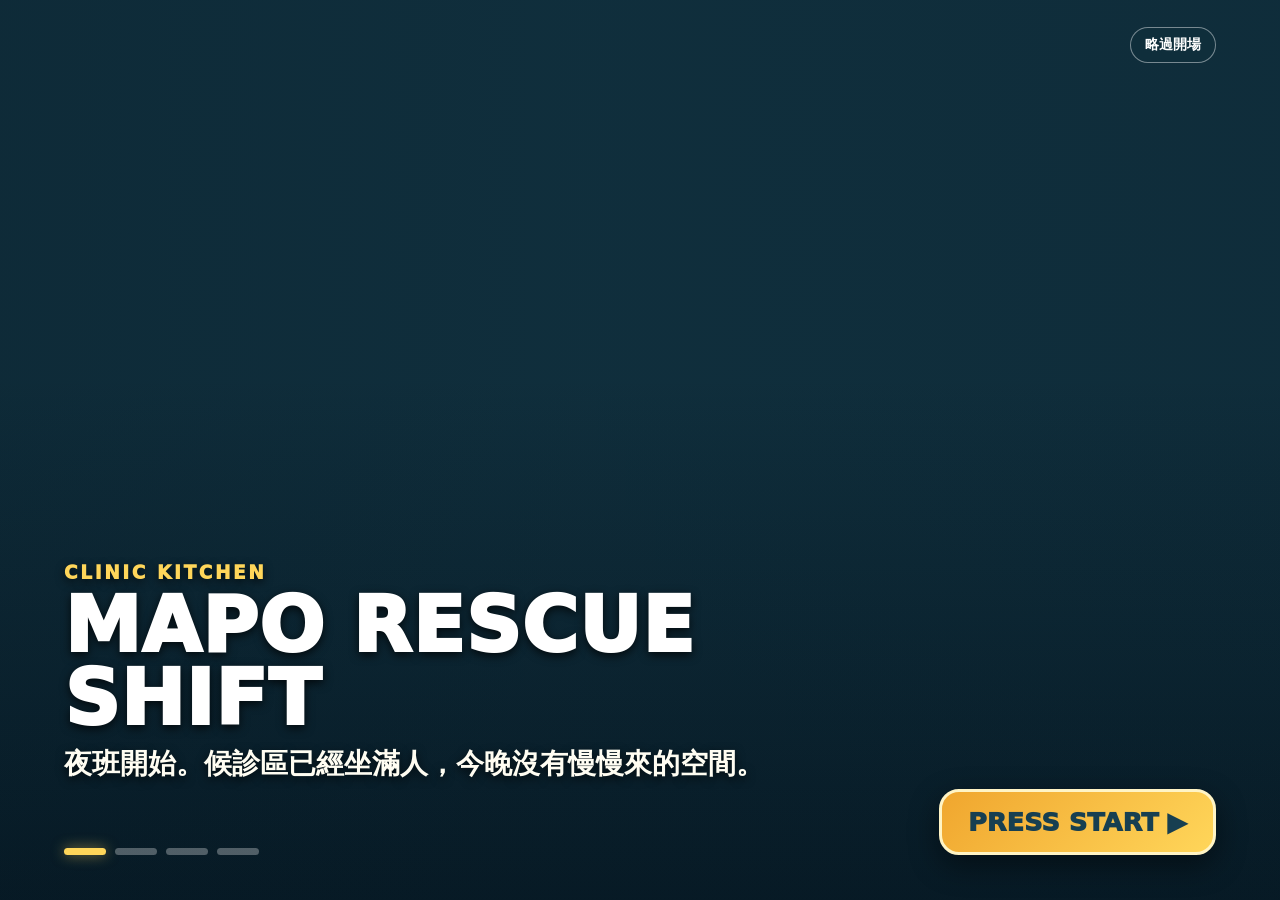
==== commit b00ee04c: "feat(r11): add M5 mobile patient pressure and rejected cutin" ====
--- a/index.html
+++ b/index.html
@@ -5,7 +5,7 @@
 <meta name="viewport" content="width=device-width,initial-scale=1,viewport-fit=cover">
 <meta name="theme-color" content="#123f5a">
 <title>Clinic Kitchen R11 · Interactive Kitchen</title>
-<link rel="stylesheet" href="r11.css?v=r11-m4-difficulty-1">
+<link rel="stylesheet" href="r11.css?v=r11-m5-pressure-1">
 </head>
 <body>
 <div id="app">
@@ -46,7 +46,7 @@
     <details class="ftnd-card rail-detail">
       <summary><span>FTND BASELINE</span><strong><b id="ftndScore">-</b>/10 · <i id="ftndSeverity"></i></strong></summary>
       <div id="ftndItems" class="ftnd-items"></div>
-      <small>唯讀基線；本作的等待速度只是遊戲機制，不代表臨床因果。</small>
+      <small>戒菸基線資料</small>
     </details>
 
     <section class="symptom-card rail-detail">
@@ -63,6 +63,11 @@
   <main id="gameMain">
     <section id="worldStrip" class="world-strip" aria-label="Q版醫師自動跑圖">
       <canvas id="worldCanvas"></canvas>
+      <div id="mobilePatientPeek" class="mobile-patient-peek" aria-live="polite">
+        <img id="mobilePatientPortrait" src="" alt="">
+        <div><small id="mobilePatientName">病人</small><strong id="mobilePatientSpeech">正在等餐…</strong></div>
+      </div>
+      <div id="patientInterference" class="patient-interference" hidden aria-live="assertive"></div>
       <div class="station-labels" aria-hidden="true">
         <span><b>01 CONSULT</b><small>問診</small></span>
         <span><b>02 PREP</b><small>備料</small></span>
@@ -87,7 +92,7 @@
       <h1 id="introTitle">MAPO RESCUE SHIFT</h1>
       <p id="introBody">夜班開始前，準備接手今天最混亂的一班。</p>
     </div>
-    <div id="introProgress" class="intro-progress" aria-label="開場進度"><i></i><i></i><i></i></div>
+    <div id="introProgress" class="intro-progress" aria-label="開場進度"><i></i><i></i><i></i><i></i></div>
     <button id="introNextBtn" class="intro-next" type="button">PRESS START ▶</button>
     <button id="introSkipBtn" class="intro-skip" type="button">略過開場</button>
   </div>
@@ -105,8 +110,8 @@
   </div>
 </div>
 
-<script src="src/clinic-rules.js?v=r11-m4-difficulty-1"></script>
-<script src="src/r11-world.js?v=r11-m4-difficulty-1"></script>
-<script src="src/r11-game.js?v=r11-m4-difficulty-1"></script>
+<script src="src/clinic-rules.js?v=r11-m5-pressure-1"></script>
+<script src="src/r11-world.js?v=r11-m5-pressure-1"></script>
+<script src="src/r11-game.js?v=r11-m5-pressure-1"></script>
 </body>
 </html>
--- a/r11.css
+++ b/r11.css
@@ -200,3 +200,43 @@
 .symptom-row.is-qualitative .symptom-label{min-width:0}
 .symptom-row.is-qualitative>strong{min-width:48px;padding:3px 7px;border-radius:99px;background:#eef3ef;text-align:center;font-size:10px}
 @media(max-width:900px){.difficulty-select{grid-template-columns:1fr}.difficulty-btn{padding:9px 10px}}
+
+/* R11 M5 mobile patient pressure + score cards + rejected cut-in */
+.mobile-patient-peek{display:none}
+.patient-interference[hidden]{display:none!important}
+.patient-interference{position:absolute;right:18px;top:18px;z-index:20;max-width:min(380px,42vw);padding:12px 16px;border:3px solid #ffd65a;border-radius:18px 18px 4px 18px;background:#fffdf2;color:#9b3329;font-size:16px;font-weight:1000;line-height:1.35;box-shadow:0 10px 28px #123f5a40;animation:patientNag .2s cubic-bezier(.2,.9,.3,1.2)}
+@keyframes patientNag{from{opacity:0;transform:translateY(-8px) scale(.9)}to{opacity:1;transform:none}}
+.severity-score{display:block;margin-top:5px;font-size:13px!important;font-weight:900;color:#b04c34!important}
+.severity-advice{display:block;margin-top:3px;font-size:14px;color:#174b5e}
+.ingredient-card.is-decided .severity-advice{color:#2d817b}
+.wok-main-action-slot{min-height:62px;display:flex;align-items:stretch}
+.wok-main-action-slot .wok-action{width:100%;margin:0}
+.rejected-shell{position:relative}
+.rejected-scene{position:relative;min-height:420px;overflow:hidden;border:3px solid #b94c39;border-radius:20px;background:#2a1718;box-shadow:0 18px 44px #5e241f44}
+.rejected-bg{position:absolute;inset:0;width:100%;height:100%;object-fit:cover;filter:saturate(1.08) brightness(.72)}
+.rejected-doctor{position:absolute;right:6%;bottom:0;width:min(300px,32%);height:82%;object-fit:contain;object-position:center bottom;filter:drop-shadow(0 10px 8px #0006);animation:doctorHit .5s cubic-bezier(.2,.9,.3,1.2)}
+@keyframes doctorHit{0%{transform:translateX(90px) rotate(13deg);opacity:0}70%{transform:translateX(-12px) rotate(-5deg);opacity:1}100%{transform:none}}
+.rejected-impact{position:absolute;right:31%;top:16%;font-size:58px;font-weight:1000;color:#ffd65a;-webkit-text-stroke:3px #8d2822;transform:rotate(-12deg);text-shadow:0 6px 0 #7e2722;animation:impactPop .35s ease-out}
+@keyframes impactPop{0%{transform:scale(.3) rotate(-18deg)}70%{transform:scale(1.2) rotate(-8deg)}}
+.rejected-copy{position:absolute;left:4%;bottom:6%;width:min(620px,62%);padding:18px 20px;border-radius:18px;background:#6d211ee8;color:white;text-shadow:0 2px 4px #0008}
+.rejected-copy small{display:block;font-size:14px;font-weight:1000;letter-spacing:.12em;color:#ffd65a}
+.rejected-copy strong{display:block;margin:4px 0 8px;font-size:clamp(28px,3vw,48px);line-height:1.05}
+.rejected-copy span{display:block;font-size:16px;line-height:1.55;font-weight:850}
+@media(max-width:720px){
+  .mobile-patient-peek{display:flex;position:absolute;left:12px;top:12px;z-index:18;align-items:center;gap:8px;width:min(250px,66vw);padding:7px 9px;border:2px solid #fff;border-radius:16px;background:#123f5ae8;color:#fff;box-shadow:0 8px 20px #123f5a33}
+  .mobile-patient-peek img{width:54px;height:62px;flex:0 0 54px;object-fit:contain;border-radius:12px;background:#fff7e8}
+  .mobile-patient-peek div{min-width:0}
+  .mobile-patient-peek small{display:block;font-size:12px;font-weight:1000;color:#ffd65a}
+  .mobile-patient-peek strong{display:block;margin-top:2px;font-size:13px;line-height:1.25;white-space:normal}
+  .patient-interference{left:14px;right:14px;top:84px;max-width:none;font-size:15px;padding:10px 12px}
+  .ingredient-copy .severity-score{font-size:14px!important}
+  .ingredient-copy .severity-advice{font-size:15px}
+  .wok-main-action-slot{min-height:58px}
+  .rejected-scene{min-height:520px}
+  .rejected-bg{object-position:center}
+  .rejected-doctor{right:-2%;width:54%;height:58%}
+  .rejected-impact{right:42%;top:24%;font-size:42px}
+  .rejected-copy{left:4%;right:4%;bottom:4%;width:auto;padding:13px}
+  .rejected-copy strong{font-size:28px}
+  .rejected-copy span{font-size:14px}
+}
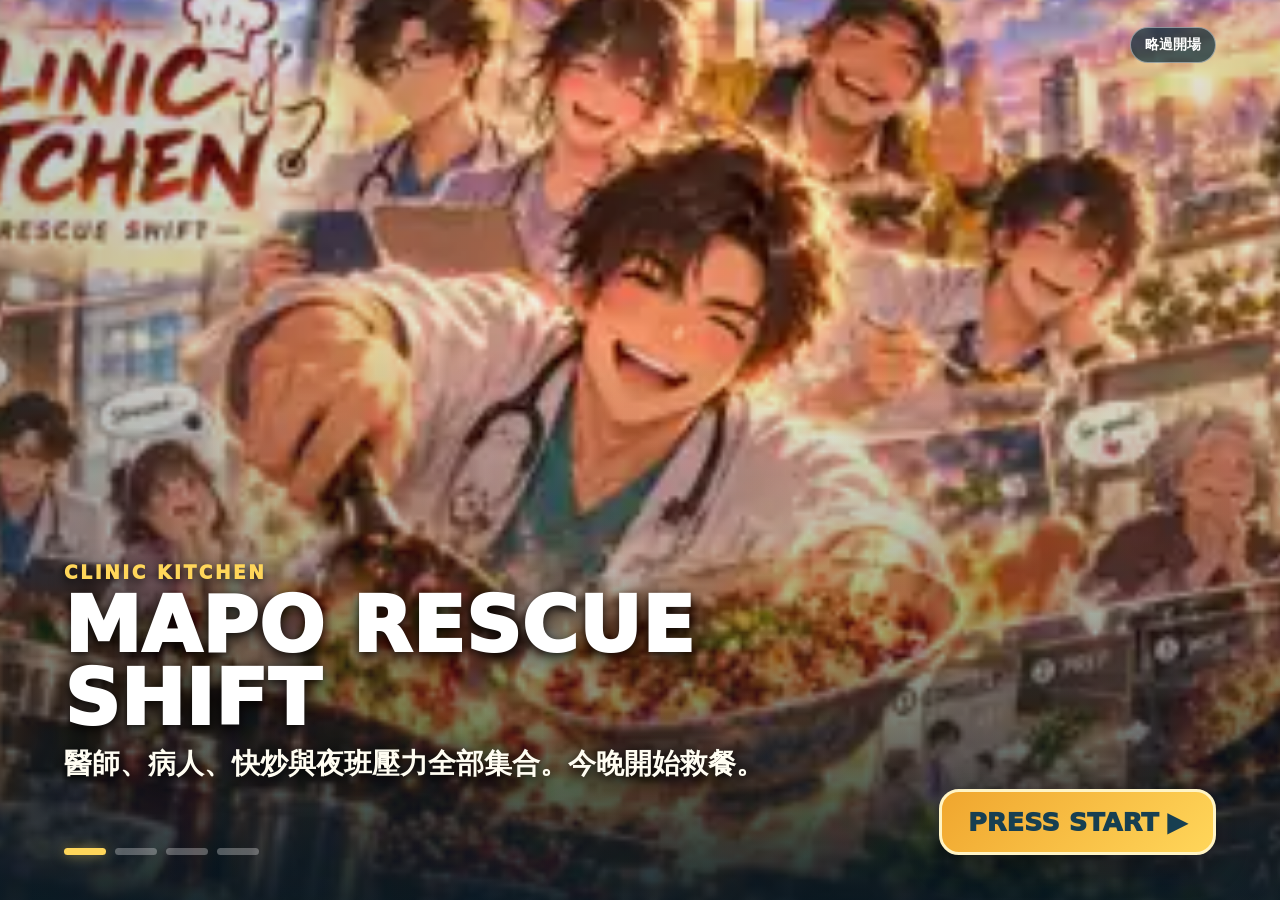
==== commit e6b4caa8: "feat(r11): integrate opening and stage-clear CG animations" ====
--- a/index.html
+++ b/index.html
@@ -5,7 +5,7 @@
 <meta name="viewport" content="width=device-width,initial-scale=1,viewport-fit=cover">
 <meta name="theme-color" content="#123f5a">
 <title>Clinic Kitchen R11 · Interactive Kitchen</title>
-<link rel="stylesheet" href="r11.css?v=r11-m5-pressure-1">
+<link rel="stylesheet" href="r11.css?v=r11-m6-cg-1">
 </head>
 <body>
 <div id="app">
@@ -55,7 +55,7 @@
     </section>
 
     <details class="rx-card-panel rail-detail" open>
-      <summary class="rail-head"><strong>CLINICAL PRESCRIPTION</strong><small>Easy mode 提示</small></summary>
+      <summary class="rail-head"><strong>INGREDIENT CLUES</strong><small>症狀分數</small></summary>
       <div id="prescriptionGrid" class="prescription-grid"></div>
     </details>
   </aside>
@@ -80,7 +80,7 @@
     <section id="stagePanel" class="stage-panel" aria-live="polite"></section>
   </main>
 
-  <footer id="statusBar">R11 M3 loading…</footer>
+  <footer id="statusBar">R11 M6 loading…</footer>
 </div>
 
 <div id="introOverlay" class="intro-overlay" aria-live="polite">
@@ -110,8 +110,8 @@
   </div>
 </div>
 
-<script src="src/clinic-rules.js?v=r11-m5-pressure-1"></script>
-<script src="src/r11-world.js?v=r11-m5-pressure-1"></script>
-<script src="src/r11-game.js?v=r11-m5-pressure-1"></script>
+<script src="src/clinic-rules.js?v=r11-m6-cg-1"></script>
+<script src="src/r11-world.js?v=r11-m6-cg-1"></script>
+<script src="src/r11-game.js?v=r11-m6-cg-1"></script>
 </body>
 </html>
--- a/r11.css
+++ b/r11.css
@@ -240,3 +240,111 @@
   .rejected-copy strong{font-size:28px}
   .rejected-copy span{font-size:14px}
 }
+
+/* R11 M6 Rapid Order Arcade */
+.mode-select{display:grid;grid-template-columns:repeat(2,minmax(0,1fr));gap:10px}
+.mode-btn{min-width:0;border:2px solid #c8d6d0;border-radius:16px;background:#fffdf7;padding:12px 14px;text-align:left;color:#234e5b;cursor:pointer}
+.mode-btn small{display:block;font-size:9px;font-weight:1000;letter-spacing:.1em;color:#a36c2c}
+.mode-btn strong{display:block;margin-top:3px;font-size:17px}
+.mode-btn span{display:block;margin-top:5px;font-size:11px;line-height:1.45;color:#647978}
+.mode-btn[aria-pressed="true"]{border-color:#de9f35;background:linear-gradient(145deg,#fff4cf,#e7f5ef);box-shadow:inset 0 0 0 2px #ffd65a80,0 8px 20px #18374616}
+
+#gameMain.is-rapid-mode{grid-template-rows:112px minmax(0,1fr);gap:7px;padding:7px 10px}
+#gameMain.is-rapid-mode .world-strip{border-radius:14px}
+#gameMain.is-rapid-mode .station-labels{display:none}
+.rapid-shell{gap:8px!important;overflow:auto!important;background:linear-gradient(#fffaf0,#f4efe2)}
+.rapid-top{display:flex;align-items:center;justify-content:space-between;gap:10px;padding:8px 12px;border-radius:14px;background:#174b5e;color:white}
+.rapid-top small{display:block;font-size:9px;font-weight:1000;letter-spacing:.1em;color:#ffd65a}
+.rapid-top strong{display:block;font-size:22px}
+.rapid-streak{padding:8px 12px;border-radius:99px;background:#ffd65a;color:#5c4218;font-size:15px;font-weight:1000}
+.rapid-crowd{display:grid;grid-template-columns:120px minmax(0,1fr) 120px;gap:8px;align-items:stretch}
+.rapid-customer{position:relative;min-height:160px;border:2px solid #d6d5c9;border-radius:18px;background:#fff;overflow:hidden;display:flex;align-items:flex-end;justify-content:center}
+.rapid-customer img{width:100%;height:145px;object-fit:contain;object-position:center bottom}
+.rapid-customer span{position:absolute;left:8px;right:8px;top:8px;padding:4px;border-radius:99px;background:#173f5ad8;color:white;text-align:center;font-size:9px;font-weight:1000}
+.rapid-kitchen{position:relative;min-height:170px;border:3px solid #8aa9a0;border-radius:20px;overflow:hidden;background:radial-gradient(circle at 50% 80%,#fff0bd,#dcebe5 56%,#aecbc2)}
+.rapid-doctor{position:absolute;left:5%;bottom:0;width:150px;height:165px;object-fit:contain;object-position:center bottom;filter:drop-shadow(0 7px 5px #1837462c)}
+.rapid-dish{position:absolute;left:50%;bottom:7px;width:220px;height:115px;transform:translateX(-50%);object-fit:contain;filter:drop-shadow(0 8px 5px #18374633)}
+.rapid-order-card{position:absolute;right:3%;top:12px;width:min(270px,35%);padding:10px 12px;border-radius:14px;background:#fffdf1e8;border:2px solid white;box-shadow:0 7px 18px #18374622}
+.rapid-order-card small{display:block;font-size:9px;font-weight:1000;color:#b66b2f}
+.rapid-order-card strong{display:block;font-size:20px;color:#174b5e}
+.rapid-order-card span{display:block;margin-top:3px;font-size:10px;line-height:1.35;color:#637677}
+.rapid-kitchen>em{position:absolute;left:50%;top:9px;transform:translateX(-50%);padding:5px 10px;border-radius:99px;background:#173f5ae3;color:#fff;font-size:11px;font-style:normal;font-weight:900;white-space:nowrap}
+.rapid-meter{display:grid;grid-template-columns:auto auto;gap:2px 12px;align-items:center;padding:7px 10px;border:1px solid #ddd6bc;border-radius:12px;background:#fff5cf}
+.rapid-meter strong{font-size:13px;color:#79501e}.rapid-meter span{justify-self:end;font-size:11px;font-weight:900;color:#a54332}
+.rapid-meter i{grid-column:1/-1;display:block;height:7px;border-radius:99px;background:#e6e4d9;overflow:hidden}.rapid-meter i b{display:block;height:100%;background:linear-gradient(90deg,#67b39a,#ffd65a)}
+.rapid-lanes{display:grid;grid-template-columns:repeat(7,minmax(0,1fr));gap:6px;min-height:330px}
+.rapid-lane{position:relative;min-width:0;border:2px solid #d6d1c3;border-radius:13px;background:#c99262;padding:7px 4px 5px;overflow:hidden;cursor:pointer;color:#173f5a;box-shadow:inset 0 0 0 3px #f3d3a4}
+.rapid-lane small{display:block;white-space:nowrap;overflow:hidden;text-overflow:ellipsis;font-size:7px;font-weight:1000;color:#fff8e8;text-shadow:0 1px 2px #654329}
+.rapid-lane>strong{display:block;margin-top:2px;font-size:11px;color:white;text-shadow:0 1px 2px #654329}
+.rapid-lane>b{display:inline-grid;place-items:center;min-width:28px;height:28px;margin-top:4px;padding:0 3px;border-radius:99px;background:#fff7d6;color:#a64d2d;font-size:11px}
+.rapid-stack{display:flex;flex-direction:column;align-items:center;gap:2px;margin:7px 0 36px}
+.rapid-stack img{width:min(52px,78%);aspect-ratio:1/1;object-fit:contain;border-radius:8px;background:#fff8e8;filter:drop-shadow(0 2px 2px #684a2b40)}
+.rapid-lane>span{position:absolute;left:4px;right:4px;bottom:5px;padding:5px 2px;border-radius:8px;background:#694123;color:white;font-size:9px;font-weight:1000;text-align:center}
+.rapid-lane.is-touched{border-color:#ffd65a;box-shadow:inset 0 0 0 3px #fff1a8,0 0 0 2px #d99e31}
+.rapid-action{min-height:58px}
+.rapid-action>button{width:100%;min-height:56px;border:0;border-radius:15px;background:#d9dfda;color:#70807c;font-size:18px;font-weight:1000}
+.rapid-main-btn{background:linear-gradient(135deg,#2e817a,#48afa0)!important;color:white!important;box-shadow:0 7px 18px #276e6735}
+.rapid-main-btn.is-ready{background:linear-gradient(135deg,#d86c36,#f0aa36)!important;animation:rapidReady .55s ease-in-out infinite alternate}
+@keyframes rapidReady{to{filter:brightness(1.1);box-shadow:0 0 0 5px #ffd65a55,0 8px 20px #8c4d2630}}
+
+@media(max-width:720px){
+  .mode-select{grid-template-columns:1fr;gap:7px}
+  .mode-btn{padding:9px 10px}
+  .mode-btn strong{font-size:15px}.mode-btn span{font-size:10px}
+  #gameMain.is-rapid-mode{grid-template-rows:92px minmax(0,1fr);padding:6px;gap:5px}
+  #gameMain.is-rapid-mode .world-strip{display:none}
+  .rapid-shell{padding:6px!important;gap:5px!important}
+  .rapid-top{padding:6px 8px}.rapid-top strong{font-size:18px}.rapid-streak{font-size:12px;padding:6px 9px}
+  .rapid-crowd{grid-template-columns:58px minmax(0,1fr) 58px;gap:4px}
+  .rapid-customer{min-height:115px;border-radius:12px}.rapid-customer img{height:105px}.rapid-customer span{font-size:7px;left:3px;right:3px;top:4px}
+  .rapid-kitchen{min-height:120px;border-radius:14px}
+  .rapid-doctor{left:-4px;width:90px;height:112px}
+  .rapid-dish{width:135px;height:72px;bottom:0}
+  .rapid-order-card{right:4px;top:7px;width:48%;padding:6px 7px}.rapid-order-card strong{font-size:14px}.rapid-order-card span{font-size:8px}.rapid-order-card small{font-size:7px}
+  .rapid-kitchen>em{top:auto;bottom:4px;font-size:8px;max-width:70%;overflow:hidden;text-overflow:ellipsis}
+  .rapid-meter{padding:5px 7px}.rapid-meter strong{font-size:11px}.rapid-meter span{font-size:10px}
+  .rapid-lanes{gap:3px;min-height:360px}
+  .rapid-lane{padding:5px 1px;border-radius:9px;border-width:1px;box-shadow:inset 0 0 0 2px #f3d3a4}
+  .rapid-lane small{font-size:6px}.rapid-lane>strong{font-size:8px}.rapid-lane>b{min-width:23px;height:23px;font-size:9px}
+  .rapid-stack{gap:3px;margin-top:5px;margin-bottom:31px}.rapid-stack img{width:92%;border-radius:5px}
+  .rapid-lane>span{font-size:8px;left:2px;right:2px;bottom:3px}
+  .rapid-action{min-height:52px}.rapid-action>button{min-height:50px;font-size:16px}
+}
+
+/* R11 M6 clue readability pass */
+.rx-chip{grid-template-columns:40px minmax(0,1fr);gap:8px;padding:7px 8px;align-items:center}
+.rx-chip img{width:40px;height:40px}
+.rx-chip .clue-copy{min-width:0;display:flex;flex-direction:column;gap:2px}
+.rx-chip .clue-food{display:block;font-size:12px;line-height:1.15;color:#174b5e;white-space:nowrap;overflow:hidden;text-overflow:ellipsis}
+.rx-chip .clue-symptom{display:block;font-size:10px;line-height:1.2;color:#7a8988;white-space:nowrap;overflow:hidden;text-overflow:ellipsis}
+
+.rapid-lane .rapid-food-name{display:block;margin-top:0;font-size:11px;line-height:1.15;color:white;text-shadow:0 1px 2px #654329;white-space:nowrap;overflow:hidden;text-overflow:ellipsis}
+.rapid-lane .rapid-symptom-line{display:block;margin-top:3px;font-size:8px;line-height:1.15;color:#fff6d9;text-shadow:0 1px 2px #654329;white-space:nowrap;overflow:hidden;text-overflow:ellipsis}
+
+@media(max-width:720px){
+  .prescription-grid{gap:7px}
+  .rx-chip{grid-template-columns:44px minmax(0,1fr);gap:8px;padding:8px}
+  .rx-chip img{width:44px;height:44px}
+  .rx-chip .clue-food{font-size:13px}
+  .rx-chip .clue-symptom{font-size:11px}
+  .rapid-lane .rapid-food-name{font-size:9px}
+  .rapid-lane .rapid-symptom-line{font-size:7px}
+}
+
+/* R11 M6 cinematic CG integration */
+.intro-overlay.has-cg-opening .intro-art{animation:introCgPush 9s ease-out both;transform-origin:50% 45%}
+.intro-overlay.has-cg-opening .intro-vignette{background:linear-gradient(90deg,#07192240,#07192206 48%,#07192222),linear-gradient(0deg,#061823e6 0,#06182355 29%,transparent 61%)}
+.intro-overlay.has-cg-opening .intro-copy{filter:drop-shadow(0 5px 13px #000a)}
+@keyframes introCgPush{from{transform:scale(1.01)}to{transform:scale(1.075) translateY(-.7%)}}
+
+.cg-victory-shell .victory-art-wrap{background:#311a0b}
+.cg-victory-shell .victory-art{animation:victoryCgIn .72s cubic-bezier(.18,.85,.25,1) both;object-position:center}
+.cg-victory-shell .victory-art-wrap::before{content:"";position:absolute;inset:0;z-index:2;pointer-events:none;background:radial-gradient(circle at 50% 54%,transparent 35%,#4a1e0018 70%,#19090080 100%)}
+.victory-cg-glow{position:absolute;inset:-15%;z-index:2;pointer-events:none;background:radial-gradient(circle at 50% 48%,#ffd65a4f 0,transparent 35%);animation:victoryGlow 1s ease-in-out infinite alternate}
+.cg-victory-shell .victory-native-copy{z-index:3;background:linear-gradient(90deg,#083d52e8,#173f5ad4 62%,#173f5a3b)}
+@keyframes victoryCgIn{from{opacity:0;transform:scale(1.10)}to{opacity:1;transform:scale(1)}}
+@keyframes victoryGlow{to{opacity:.48;transform:scale(1.03)}}
+@media(max-width:720px){
+  .intro-overlay.has-cg-opening .intro-art{object-position:center center}
+  .cg-victory-shell .victory-art{object-fit:cover;object-position:center}
+}
